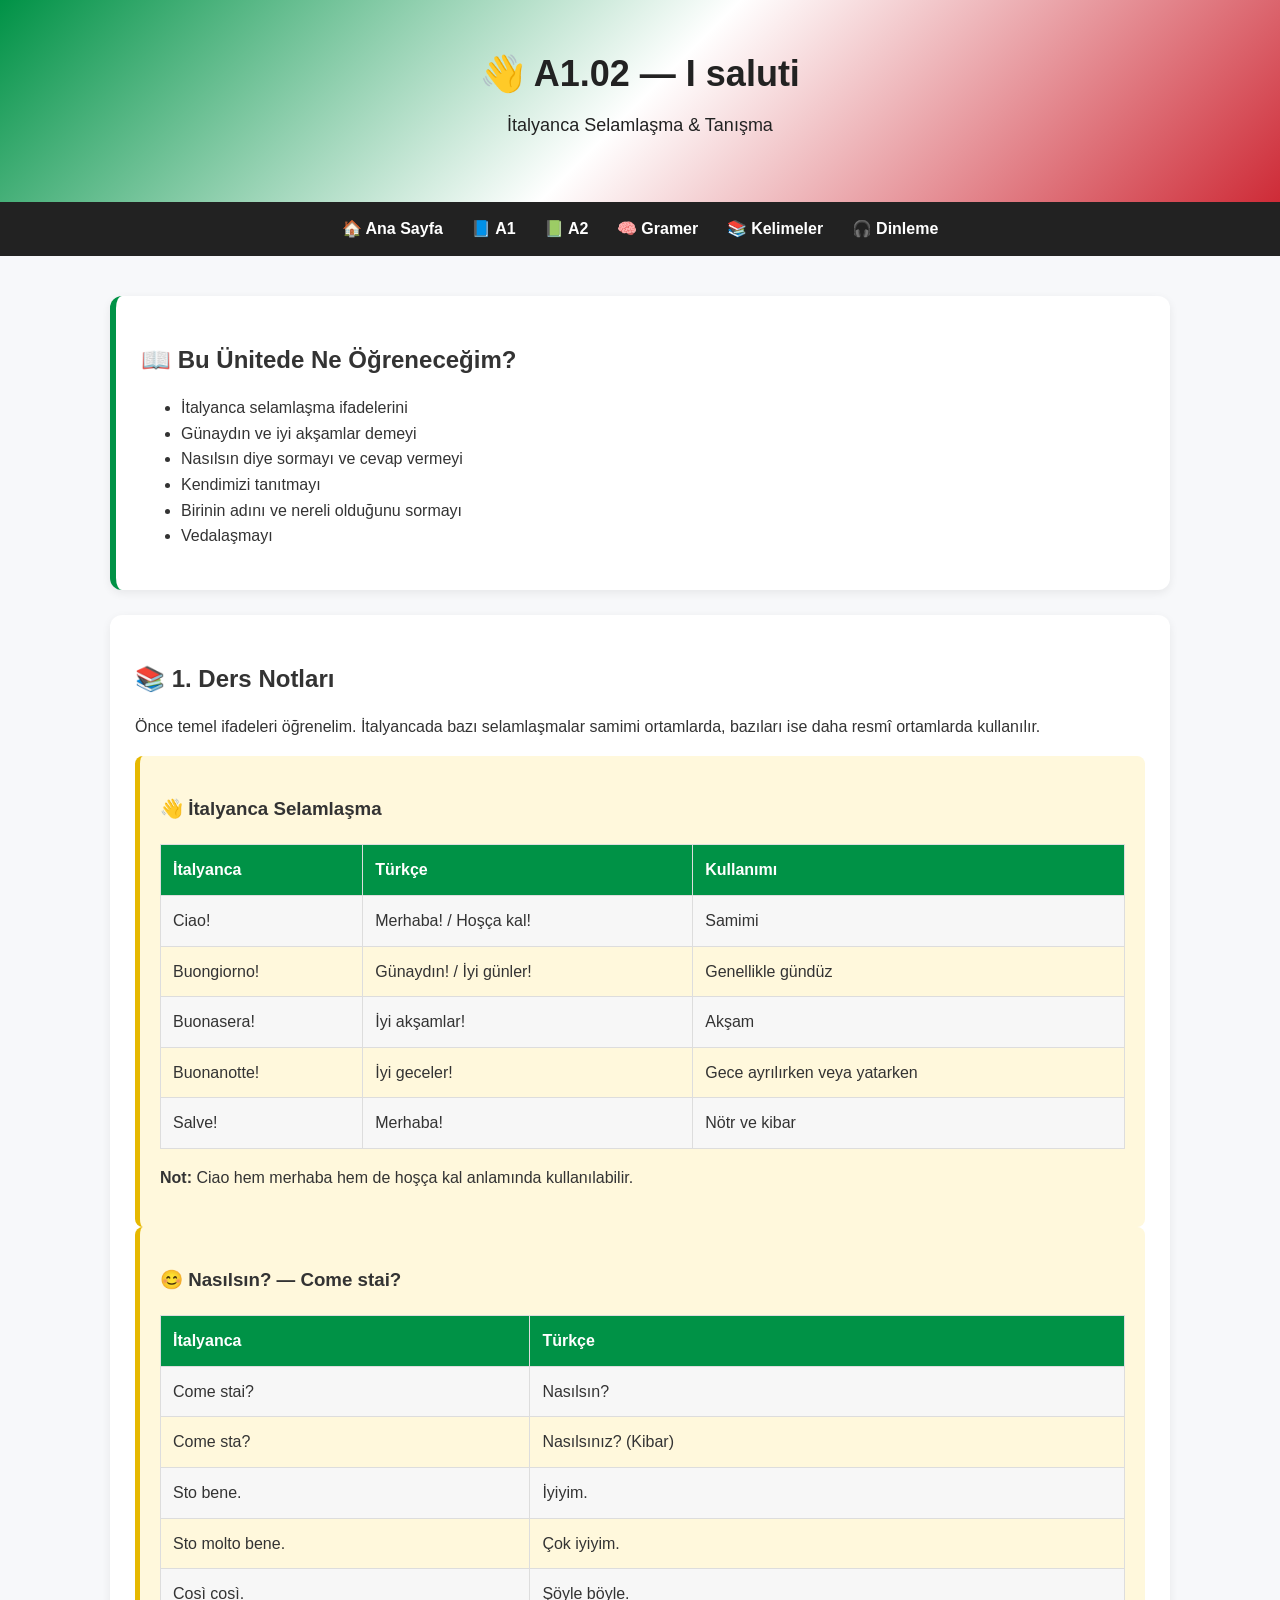
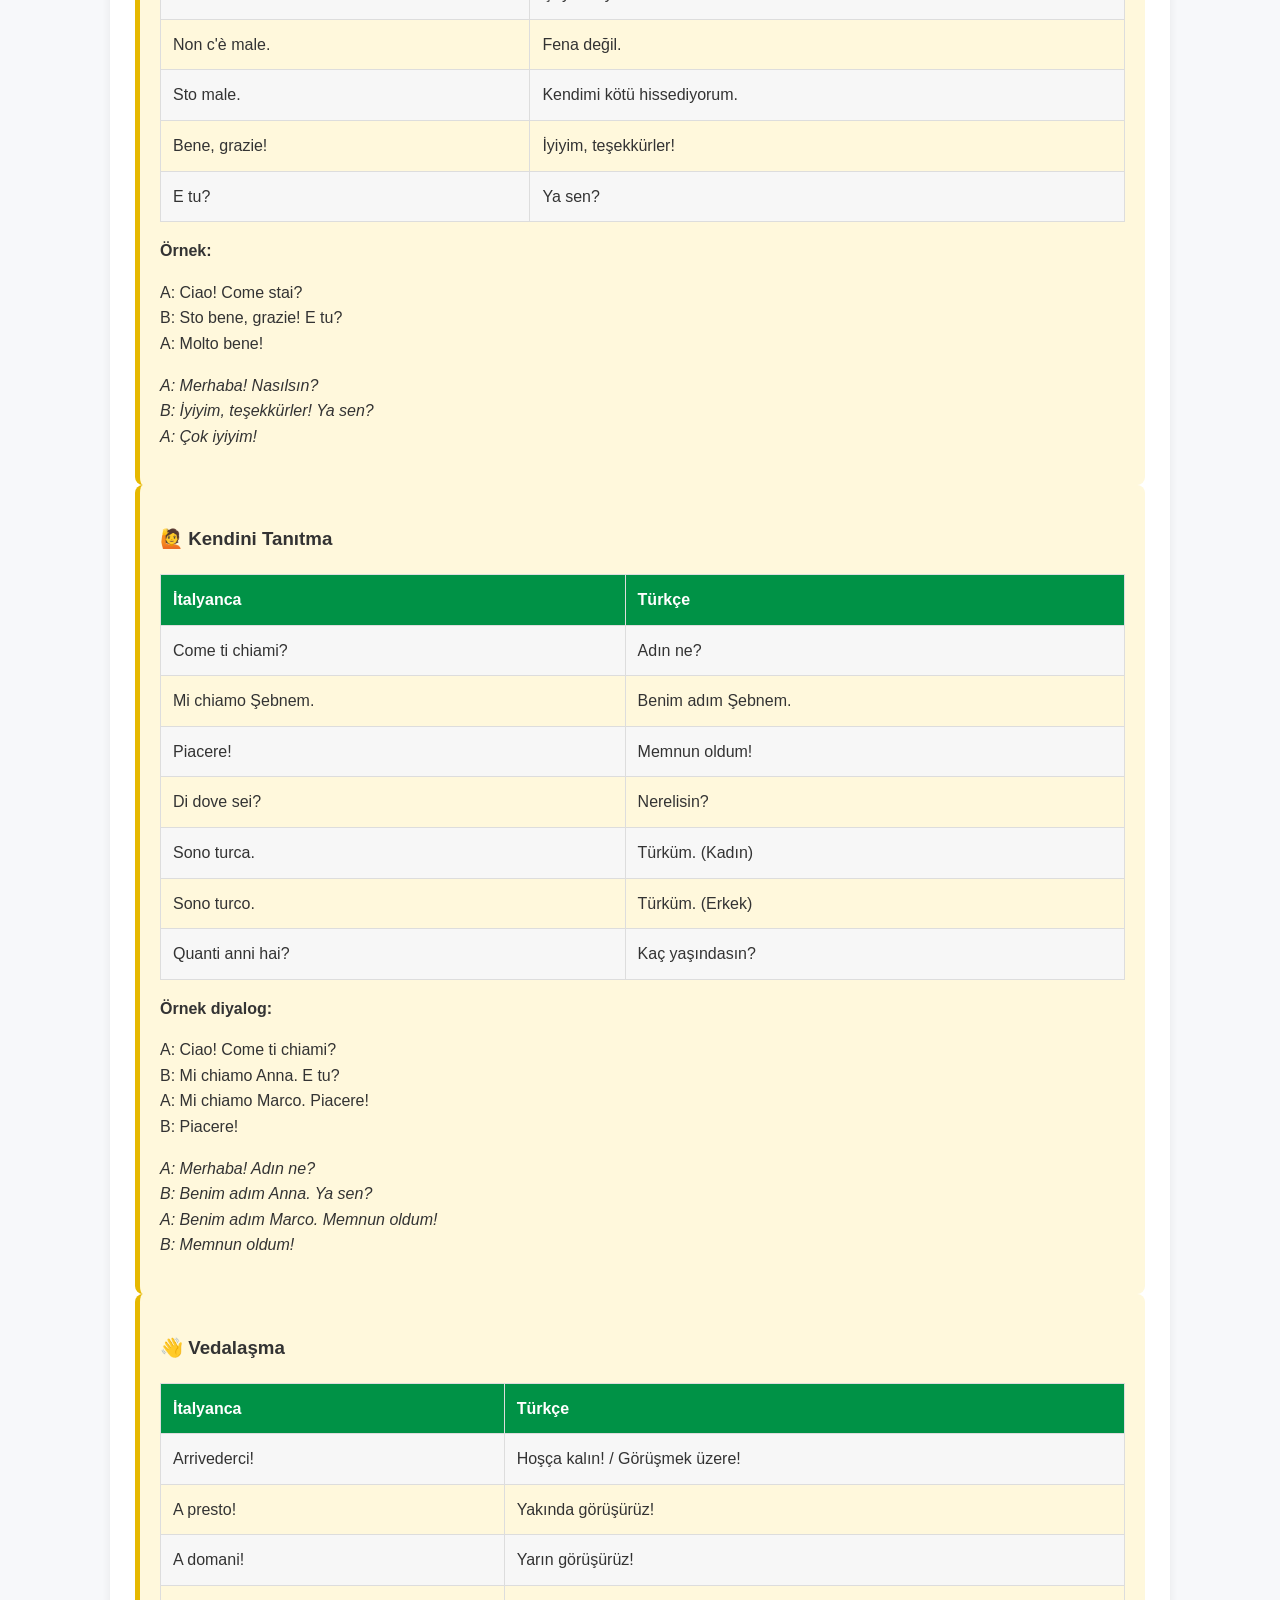
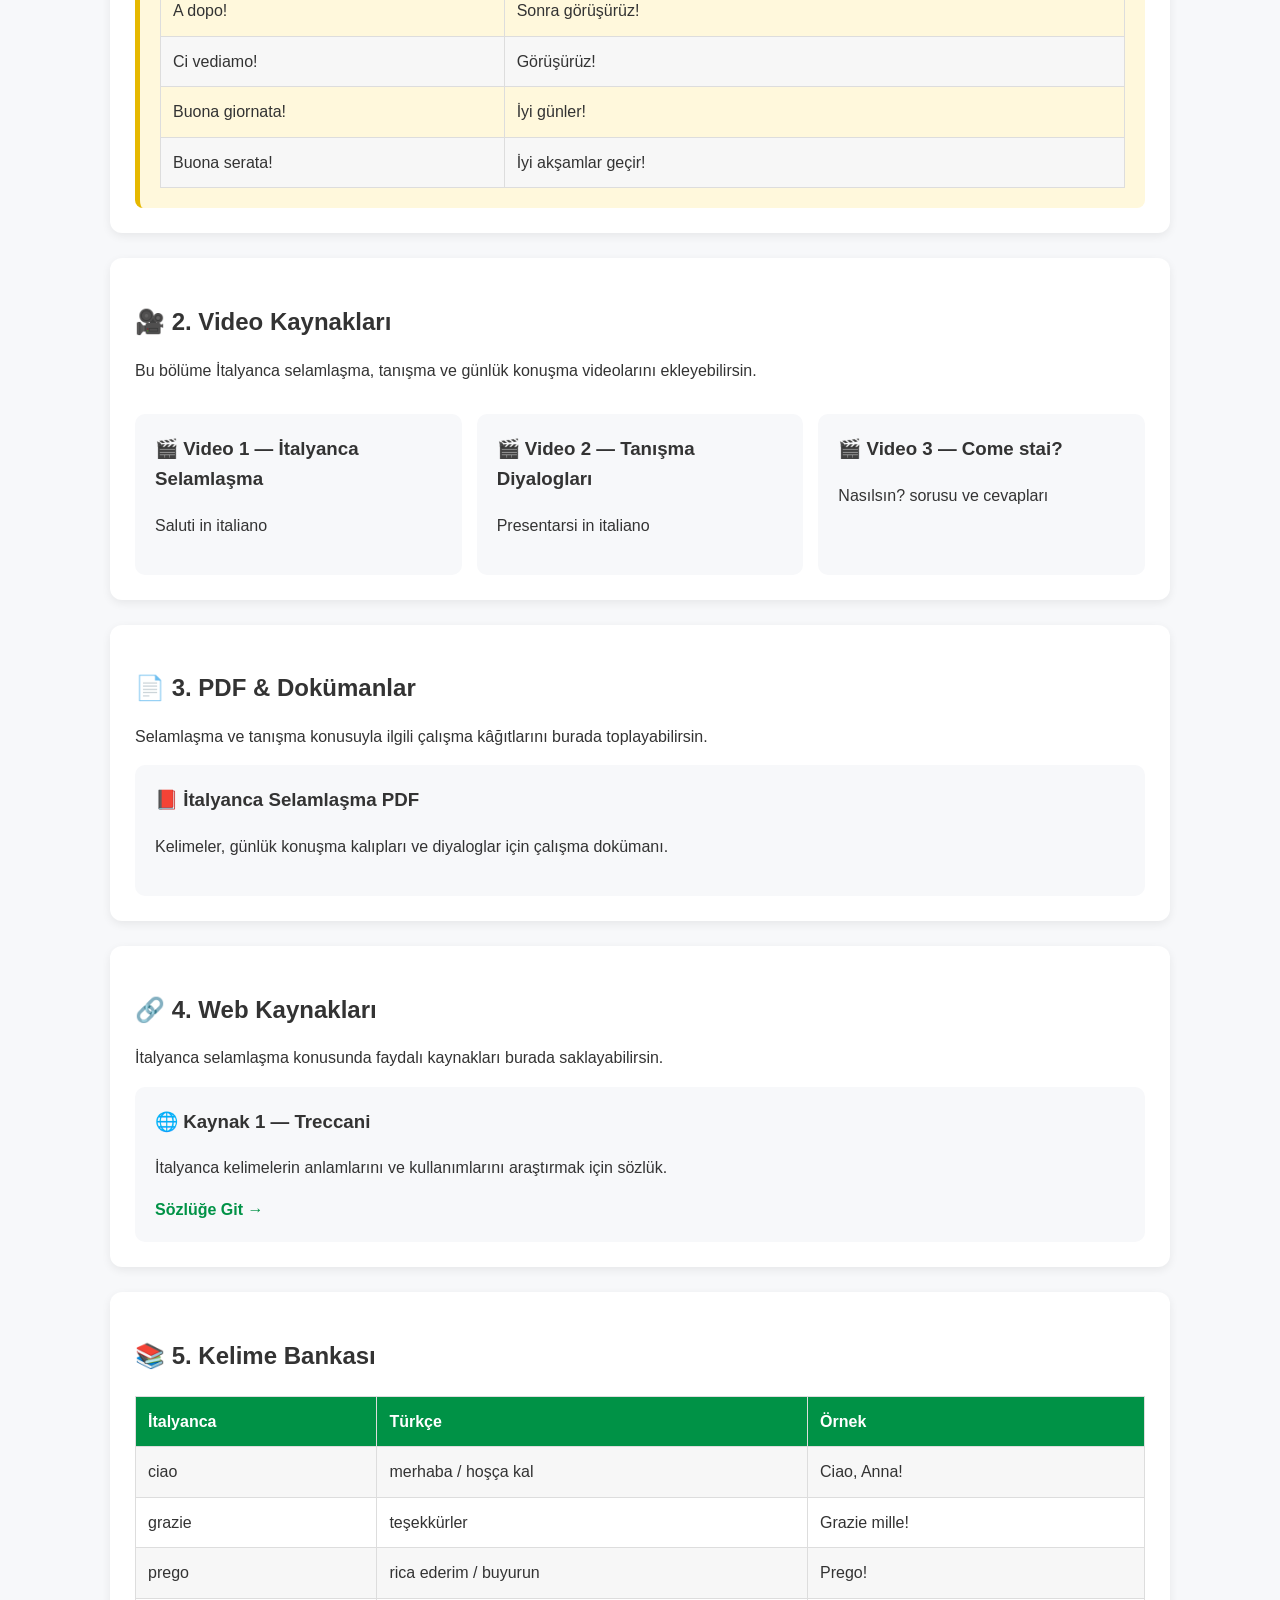
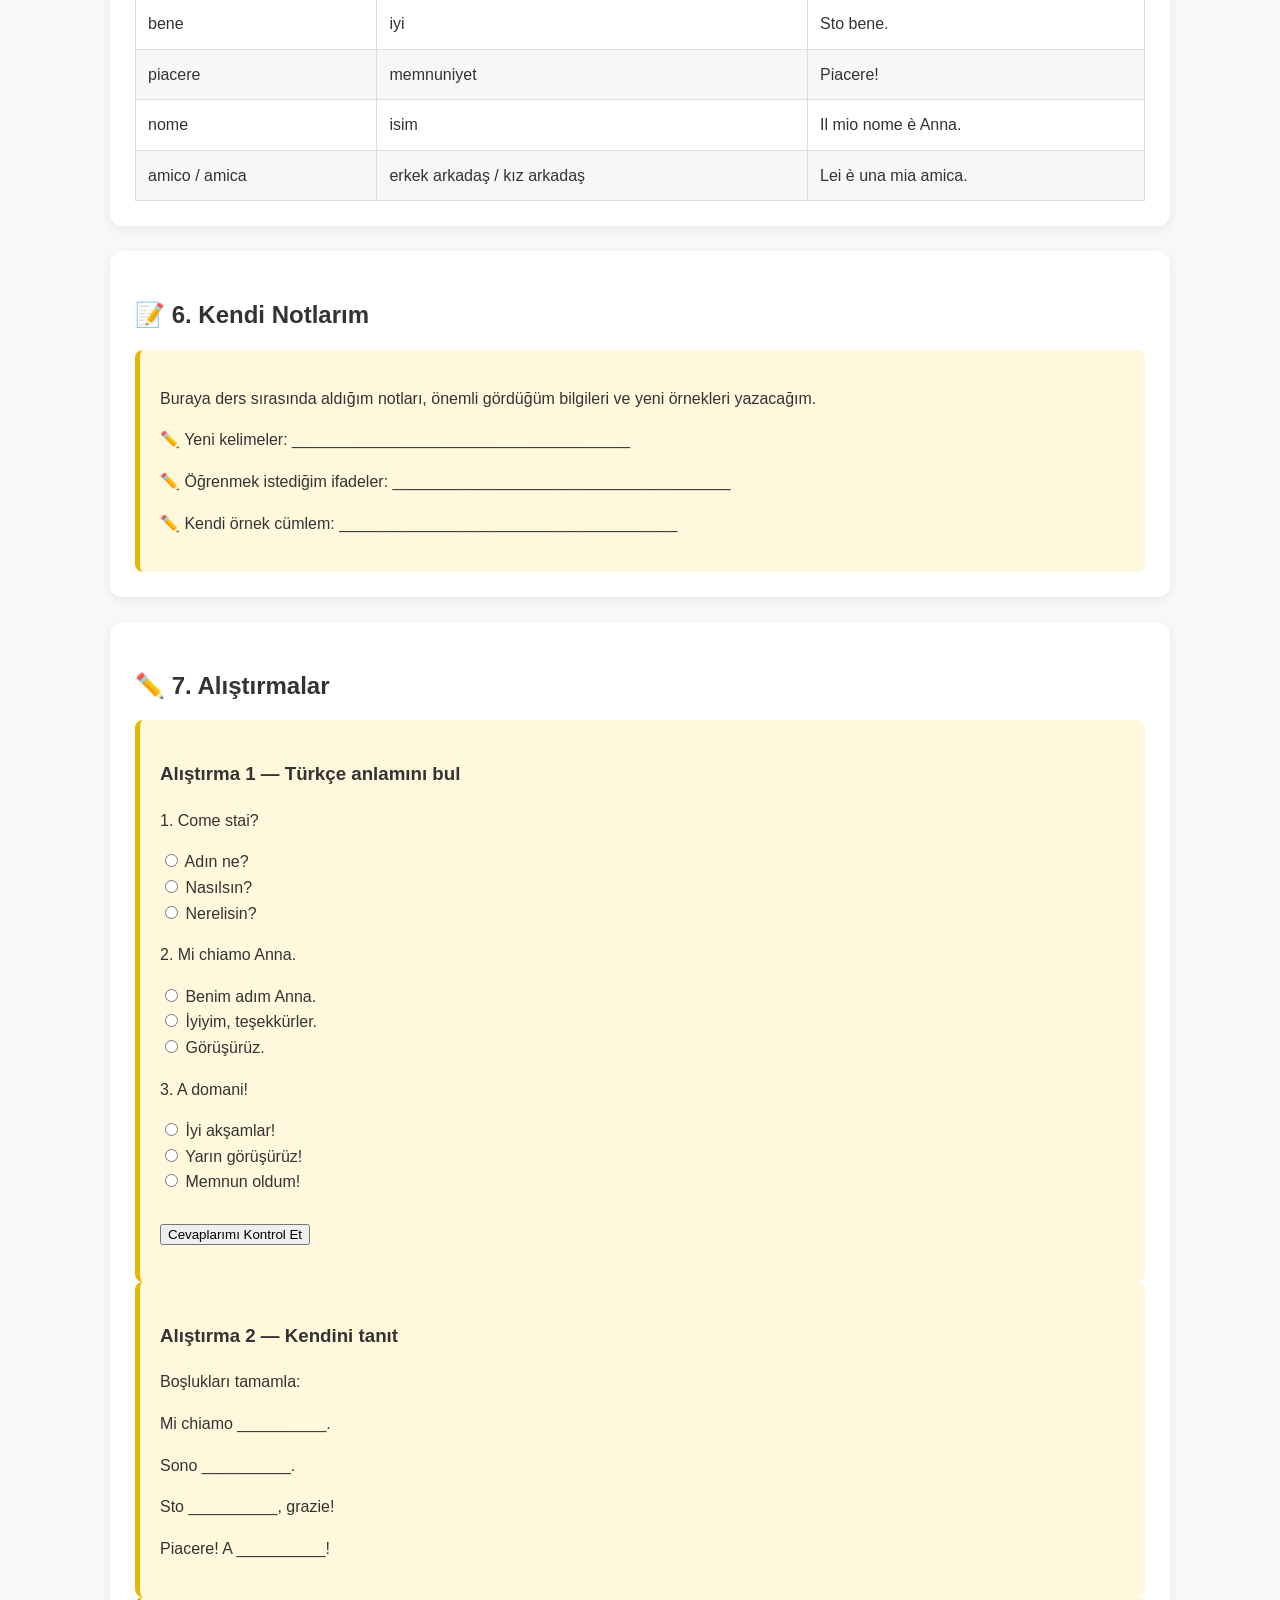
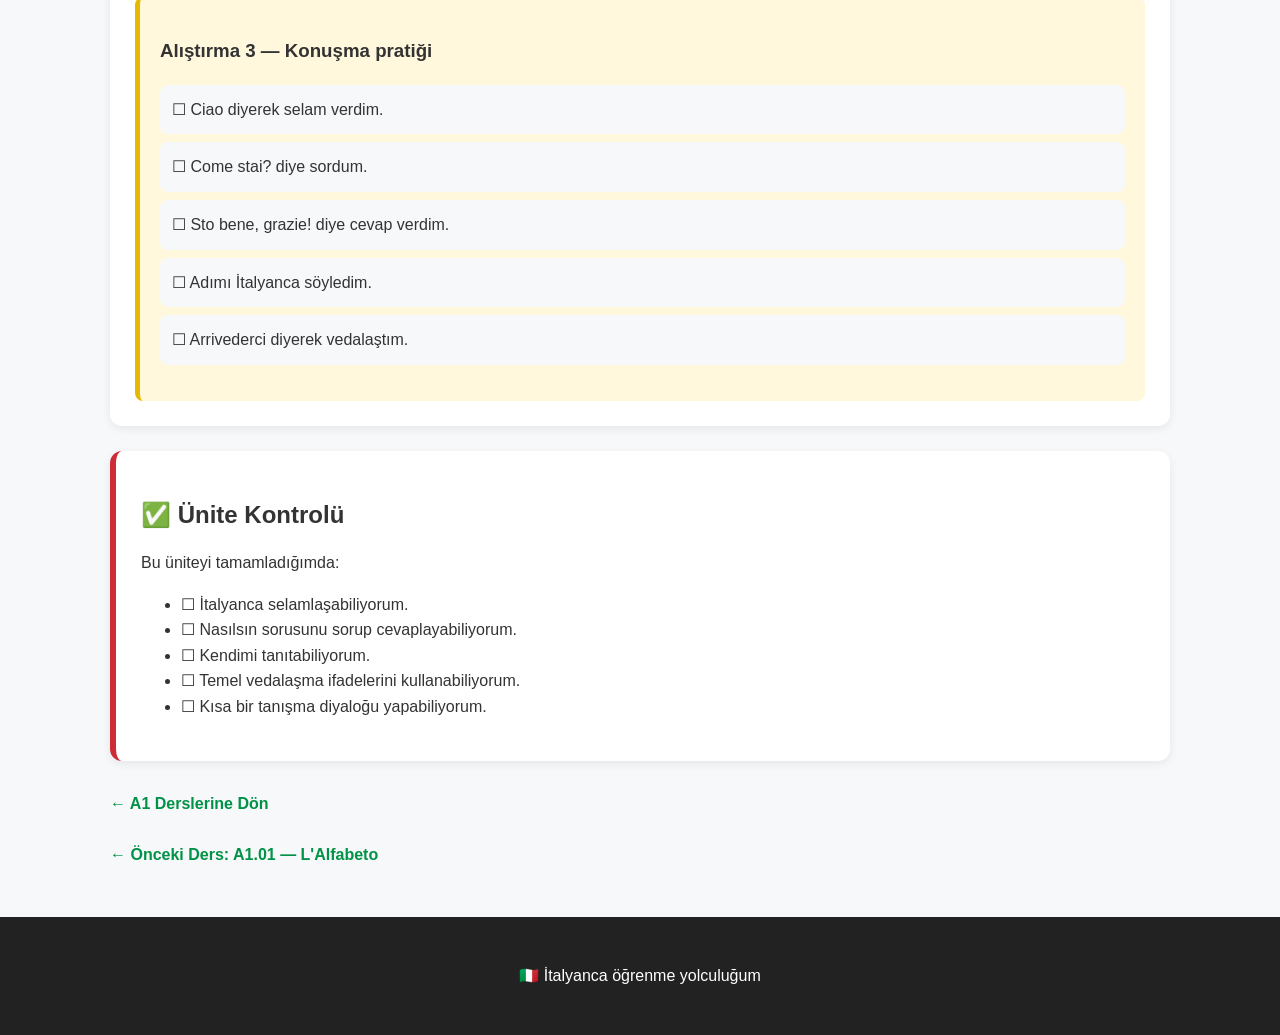
==== a1-02-selamlasma.html @ f336368c "Create a1-02-selamlasma.html a1-02-selamlasma.html" ====
<!DOCTYPE html>
<html lang="tr">
<head>
    <meta charset="UTF-8">
    <meta name="viewport" content="width=device-width, initial-scale=1.0">

    <title>A1.02 - Selamlaşma & Tanışma</title>

    <link rel="stylesheet" href="style.css">
</head>

<body>

<header>
    <h1>👋 A1.02 — I saluti</h1>
    <p>İtalyanca Selamlaşma & Tanışma</p>
</header>

<nav>
    <a href="index.html">🏠 Ana Sayfa</a>
    <a href="a1.html">📘 A1</a>
    <a href="#">📗 A2</a>
    <a href="#">🧠 Gramer</a>
    <a href="#">📚 Kelimeler</a>
    <a href="#">🎧 Dinleme</a>
</nav>

<main>

    <!-- ÜNİTE BAŞLANGICI -->

    <section class="unit-intro">

        <h2>📖 Bu Ünitede Ne Öğreneceğim?</h2>

        <ul>
            <li>İtalyanca selamlaşma ifadelerini</li>
            <li>Günaydın ve iyi akşamlar demeyi</li>
            <li>Nasılsın diye sormayı ve cevap vermeyi</li>
            <li>Kendimizi tanıtmayı</li>
            <li>Birinin adını ve nereli olduğunu sormayı</li>
            <li>Vedalaşmayı</li>
        </ul>

    </section>


    <!-- DERS NOTLARI -->

    <section class="resource-section">

        <h2>📚 1. Ders Notları</h2>

        <p>
            Önce temel ifadeleri öğrenelim. İtalyancada
            bazı selamlaşmalar samimi ortamlarda, bazıları
            ise daha resmî ortamlarda kullanılır.
        </p>

        <div class="note-box">

            <h3>👋 İtalyanca Selamlaşma</h3>

            <table>
                <tr>
                    <th>İtalyanca</th>
                    <th>Türkçe</th>
                    <th>Kullanımı</th>
                </tr>

                <tr>
                    <td>Ciao!</td>
                    <td>Merhaba! / Hoşça kal!</td>
                    <td>Samimi</td>
                </tr>

                <tr>
                    <td>Buongiorno!</td>
                    <td>Günaydın! / İyi günler!</td>
                    <td>Genellikle gündüz</td>
                </tr>

                <tr>
                    <td>Buonasera!</td>
                    <td>İyi akşamlar!</td>
                    <td>Akşam</td>
                </tr>

                <tr>
                    <td>Buonanotte!</td>
                    <td>İyi geceler!</td>
                    <td>Gece ayrılırken veya yatarken</td>
                </tr>

                <tr>
                    <td>Salve!</td>
                    <td>Merhaba!</td>
                    <td>Nötr ve kibar</td>
                </tr>
            </table>

            <p>
                <strong>Not:</strong> Ciao hem merhaba hem de
                hoşça kal anlamında kullanılabilir.
            </p>

        </div>


        <div class="note-box">

            <h3>😊 Nasılsın? — Come stai?</h3>

            <table>
                <tr>
                    <th>İtalyanca</th>
                    <th>Türkçe</th>
                </tr>

                <tr>
                    <td>Come stai?</td>
                    <td>Nasılsın?</td>
                </tr>

                <tr>
                    <td>Come sta?</td>
                    <td>Nasılsınız? (Kibar)</td>
                </tr>

                <tr>
                    <td>Sto bene.</td>
                    <td>İyiyim.</td>
                </tr>

                <tr>
                    <td>Sto molto bene.</td>
                    <td>Çok iyiyim.</td>
                </tr>

                <tr>
                    <td>Così così.</td>
                    <td>Şöyle böyle.</td>
                </tr>

                <tr>
                    <td>Non c'è male.</td>
                    <td>Fena değil.</td>
                </tr>

                <tr>
                    <td>Sto male.</td>
                    <td>Kendimi kötü hissediyorum.</td>
                </tr>

                <tr>
                    <td>Bene, grazie!</td>
                    <td>İyiyim, teşekkürler!</td>
                </tr>

                <tr>
                    <td>E tu?</td>
                    <td>Ya sen?</td>
                </tr>
            </table>

            <p><strong>Örnek:</strong></p>

            <p>
                A: Ciao! Come stai?
                <br>
                B: Sto bene, grazie! E tu?
                <br>
                A: Molto bene!
            </p>

            <p>
                <em>
                    A: Merhaba! Nasılsın?
                    <br>
                    B: İyiyim, teşekkürler! Ya sen?
                    <br>
                    A: Çok iyiyim!
                </em>
            </p>

        </div>


        <div class="note-box">

            <h3>🙋 Kendini Tanıtma</h3>

            <table>
                <tr>
                    <th>İtalyanca</th>
                    <th>Türkçe</th>
                </tr>

                <tr>
                    <td>Come ti chiami?</td>
                    <td>Adın ne?</td>
                </tr>

                <tr>
                    <td>Mi chiamo Şebnem.</td>
                    <td>Benim adım Şebnem.</td>
                </tr>

                <tr>
                    <td>Piacere!</td>
                    <td>Memnun oldum!</td>
                </tr>

                <tr>
                    <td>Di dove sei?</td>
                    <td>Nerelisin?</td>
                </tr>

                <tr>
                    <td>Sono turca.</td>
                    <td>Türküm. (Kadın)</td>
                </tr>

                <tr>
                    <td>Sono turco.</td>
                    <td>Türküm. (Erkek)</td>
                </tr>

                <tr>
                    <td>Quanti anni hai?</td>
                    <td>Kaç yaşındasın?</td>
                </tr>

            </table>

            <p><strong>Örnek diyalog:</strong></p>

            <p>
                A: Ciao! Come ti chiami?
                <br>
                B: Mi chiamo Anna. E tu?
                <br>
                A: Mi chiamo Marco. Piacere!
                <br>
                B: Piacere!
            </p>

            <p>
                <em>
                    A: Merhaba! Adın ne?
                    <br>
                    B: Benim adım Anna. Ya sen?
                    <br>
                    A: Benim adım Marco. Memnun oldum!
                    <br>
                    B: Memnun oldum!
                </em>
            </p>

        </div>


        <div class="note-box">

            <h3>👋 Vedalaşma</h3>

            <table>
                <tr>
                    <th>İtalyanca</th>
                    <th>Türkçe</th>
                </tr>

                <tr>
                    <td>Arrivederci!</td>
                    <td>Hoşça kalın! / Görüşmek üzere!</td>
                </tr>

                <tr>
                    <td>A presto!</td>
                    <td>Yakında görüşürüz!</td>
                </tr>

                <tr>
                    <td>A domani!</td>
                    <td>Yarın görüşürüz!</td>
                </tr>

                <tr>
                    <td>A dopo!</td>
                    <td>Sonra görüşürüz!</td>
                </tr>

                <tr>
                    <td>Ci vediamo!</td>
                    <td>Görüşürüz!</td>
                </tr>

                <tr>
                    <td>Buona giornata!</td>
                    <td>İyi günler!</td>
                </tr>

                <tr>
                    <td>Buona serata!</td>
                    <td>İyi akşamlar geçir!</td>
                </tr>
            </table>

        </div>

    </section>


    <!-- VİDEOLAR -->

    <section class="resource-section">

        <h2>🎥 2. Video Kaynakları</h2>

        <p>
            Bu bölüme İtalyanca selamlaşma, tanışma ve
            günlük konuşma videolarını ekleyebilirsin.
        </p>

        <div class="resource-list">

            <div class="resource">

                <h3>🎬 Video 1 — İtalyanca Selamlaşma</h3>

                <p>Saluti in italiano</p>

                <!-- YouTube video bağlantını buraya ekle -->

            </div>

            <div class="resource">

                <h3>🎬 Video 2 — Tanışma Diyalogları</h3>

                <p>Presentarsi in italiano</p>

                <!-- YouTube video bağlantını buraya ekle -->

            </div>

            <div class="resource">

                <h3>🎬 Video 3 — Come stai?</h3>

                <p>Nasılsın? sorusu ve cevapları</p>

                <!-- YouTube video bağlantını buraya ekle -->

            </div>

        </div>

    </section>


    <!-- PDF -->

    <section class="resource-section">

        <h2>📄 3. PDF & Dokümanlar</h2>

        <p>
            Selamlaşma ve tanışma konusuyla ilgili çalışma
            kâğıtlarını burada toplayabilirsin.
        </p>

        <div class="resource">

            <h3>📕 İtalyanca Selamlaşma PDF</h3>

            <p>
                Kelimeler, günlük konuşma kalıpları ve
                diyaloglar için çalışma dokümanı.
            </p>

            <!-- PDF dosyanı yüklediğinde aşağıdaki alanı aç:
            
            <iframe
                src="selamlasma.pdf"
                width="100%"
                height="600"
                style="border: none; border-radius: 10px;">
            </iframe>

            <p>
                <a href="selamlasma.pdf" target="_blank">
                    📄 PDF'yi yeni sekmede aç →
                </a>
            </p>

            -->

        </div>

    </section>


    <!-- WEB KAYNAKLARI -->

    <section class="resource-section">

        <h2>🔗 4. Web Kaynakları</h2>

        <p>
            İtalyanca selamlaşma konusunda faydalı
            kaynakları burada saklayabilirsin.
        </p>

        <div class="resource">

            <h3>🌐 Kaynak 1 — Treccani</h3>

            <p>
                İtalyanca kelimelerin anlamlarını ve
                kullanımlarını araştırmak için sözlük.
            </p>

            <a href="https://www.treccani.it/vocabolario/"
               target="_blank" rel="noopener noreferrer">
                Sözlüğe Git →
            </a>

        </div>

    </section>


    <!-- KELİMELER -->

    <section class="resource-section">

        <h2>📚 5. Kelime Bankası</h2>

        <table>
            <tr>
                <th>İtalyanca</th>
                <th>Türkçe</th>
                <th>Örnek</th>
            </tr>

            <tr>
                <td>ciao</td>
                <td>merhaba / hoşça kal</td>
                <td>Ciao, Anna!</td>
            </tr>

            <tr>
                <td>grazie</td>
                <td>teşekkürler</td>
                <td>Grazie mille!</td>
            </tr>

            <tr>
                <td>prego</td>
                <td>rica ederim / buyurun</td>
                <td>Prego!</td>
            </tr>

            <tr>
                <td>bene</td>
                <td>iyi</td>
                <td>Sto bene.</td>
            </tr>

            <tr>
                <td>piacere</td>
                <td>memnuniyet</td>
                <td>Piacere!</td>
            </tr>

            <tr>
                <td>nome</td>
                <td>isim</td>
                <td>Il mio nome è Anna.</td>
            </tr>

            <tr>
                <td>amico / amica</td>
                <td>erkek arkadaş / kız arkadaş</td>
                <td>Lei è una mia amica.</td>
            </tr>

        </table>

    </section>


    <!-- KENDİ NOTLARIM -->

    <section class="resource-section">

        <h2>📝 6. Kendi Notlarım</h2>

        <div class="note-box">

            <p>
                Buraya ders sırasında aldığım notları,
                önemli gördüğüm bilgileri ve yeni örnekleri yazacağım.
            </p>

            <p>
                ✏️ Yeni kelimeler:
                ______________________________________
            </p>

            <p>
                ✏️ Öğrenmek istediğim ifadeler:
                ______________________________________
            </p>

            <p>
                ✏️ Kendi örnek cümlem:
                ______________________________________
            </p>

        </div>

    </section>


    <!-- ALIŞTIRMALAR -->

    <section class="resource-section">

        <h2>✏️ 7. Alıştırmalar</h2>

        <div class="note-box">

            <h3>Alıştırma 1 — Türkçe anlamını bul</h3>

            <p>1. Come stai?</p>

            <label>
                <input type="radio" name="q1" value="a">
                Adın ne?
            </label>
            <br>

            <label>
                <input type="radio" name="q1" value="b">
                Nasılsın?
            </label>
            <br>

            <label>
                <input type="radio" name="q1" value="c">
                Nerelisin?
            </label>

            <p>2. Mi chiamo Anna.</p>

            <label>
                <input type="radio" name="q2" value="a">
                Benim adım Anna.
            </label>
            <br>

            <label>
                <input type="radio" name="q2" value="b">
                İyiyim, teşekkürler.
            </label>
            <br>

            <label>
                <input type="radio" name="q2" value="c">
                Görüşürüz.
            </label>

            <p>3. A domani!</p>

            <label>
                <input type="radio" name="q3" value="a">
                İyi akşamlar!
            </label>
            <br>

            <label>
                <input type="radio" name="q3" value="b">
                Yarın görüşürüz!
            </label>
            <br>

            <label>
                <input type="radio" name="q3" value="c">
                Memnun oldum!
            </label>

            <br><br>

            <button type="button" onclick="checkAnswers()">
                Cevaplarımı Kontrol Et
            </button>

            <p id="result"></p>

        </div>


        <div class="note-box">

            <h3>Alıştırma 2 — Kendini tanıt</h3>

            <p>Boşlukları tamamla:</p>

            <p>Mi chiamo __________.</p>

            <p>Sono __________.</p>

            <p>Sto __________, grazie!</p>

            <p>Piacere! A __________!</p>

        </div>


        <div class="note-box">

            <h3>Alıştırma 3 — Konuşma pratiği</h3>

            <ul class="checklist">
                <li>☐ Ciao diyerek selam verdim.</li>
                <li>☐ Come stai? diye sordum.</li>
                <li>☐ Sto bene, grazie! diye cevap verdim.</li>
                <li>☐ Adımı İtalyanca söyledim.</li>
                <li>☐ Arrivederci diyerek vedalaştım.</li>
            </ul>

        </div>

    </section>


    <!-- ÜNİTE TAMAMLAMA -->

    <section class="complete">

        <h2>✅ Ünite Kontrolü</h2>

        <p>Bu üniteyi tamamladığımda:</p>

        <ul>
            <li>☐ İtalyanca selamlaşabiliyorum.</li>
            <li>☐ Nasılsın sorusunu sorup cevaplayabiliyorum.</li>
            <li>☐ Kendimi tanıtabiliyorum.</li>
            <li>☐ Temel vedalaşma ifadelerini kullanabiliyorum.</li>
            <li>☐ Kısa bir tanışma diyaloğu yapabiliyorum.</li>
        </ul>

    </section>


    <div class="back">

        <a href="a1.html">
            ← A1 Derslerine Dön
        </a>

        <br><br>

        <a href="a1-01-alfabe.html">
            ← Önceki Ders: A1.01 — L'Alfabeto
        </a>

    </div>

</main>


<footer>
    <p>🇮🇹 İtalyanca öğrenme yolculuğum</p>
</footer>


<script>
    function checkAnswers() {

        let score = 0;

        const answers = {
            q1: "b",
            q2: "a",
            q3: "b"
        };

        for (const question in answers) {

            const selected = document.querySelector(
                'input[name="' + question + '"]:checked'
            );

            if (selected && selected.value === answers[question]) {
                score++;
            }
        }

        document.getElementById("result").textContent =
            "3 sorudan " + score + " tanesini doğru yaptın! " +
            (score === 3
                ? "Bravissima! 🎉"
                : "Tekrar deneyebilirsin. 😊");
    }
</script>

</body>
</html>
---- style.css ----
/* =========================
   GENEL AYARLAR
========================= */

* {
    box-sizing: border-box;
}

body {
    margin: 0;
    font-family: Arial, sans-serif;
    background-color: #f7f8fa;
    color: #333;
    line-height: 1.6;
}


/* =========================
   ÜST BAŞLIK
========================= */

header {
    background: linear-gradient(135deg, #009246, #ffffff, #ce2b37);
    padding: 45px 20px;
    text-align: center;
    color: #222;
}

header h1 {
    margin: 0;
    font-size: 36px;
}

header p {
    margin-top: 8px;
    font-size: 18px;
}


/* =========================
   MENÜ
========================= */

nav {
    background-color: #222;
    padding: 14px;
    text-align: center;
    position: sticky;
    top: 0;
    z-index: 100;
}

nav a {
    color: white;
    text-decoration: none;
    margin: 0 12px;
    font-weight: bold;
}

nav a:hover {
    color: #8fd3a9;
}


/* =========================
   ANA ALAN
========================= */

main {
    max-width: 1100px;
    margin: 40px auto;
    padding: 0 20px;
}

main h2 {
    color: #333;
    margin-bottom: 15px;
}


/* =========================
   ANA SAYFA KARTLARI
========================= */

.cards {
    display: grid;
    grid-template-columns: repeat(auto-fit, minmax(220px, 1fr));
    gap: 20px;
    margin-top: 30px;
}

.card {
    background: white;
    padding: 25px;
    border-radius: 12px;
    box-shadow: 0 3px 12px rgba(0,0,0,0.08);
    transition: 0.2s;
}

.card:hover {
    transform: translateY(-5px);
}

.card h3 {
    margin-top: 0;
}

.card a {
    color: #009246;
    font-weight: bold;
    text-decoration: none;
}


/* =========================
   A1 DERS LİSTESİ
========================= */

.lessons {
    display: flex;
    flex-direction: column;
    gap: 15px;
    margin-top: 30px;
}

.lesson {
    display: flex;
    align-items: center;
    gap: 20px;
    background: white;
    padding: 20px;
    border-radius: 12px;
    box-shadow: 0 3px 10px rgba(0,0,0,0.07);
}

.lesson > span {
    min-width: 55px;
    height: 55px;
    display: flex;
    align-items: center;
    justify-content: center;
    background-color: #009246;
    color: white;
    border-radius: 50%;
    font-weight: bold;
    font-size: 18px;
}

.lesson h3 {
    margin: 0 0 5px 0;
}

.lesson p {
    margin: 0 0 8px 0;
}

.lesson a {
    color: #009246;
    text-decoration: none;
    font-weight: bold;
}


/* =========================
   ÜNİTE SAYFALARI
========================= */

.unit-intro,
.resource-section,
.complete {
    background-color: white;
    padding: 25px;
    margin-bottom: 25px;
    border-radius: 12px;
    box-shadow: 0 3px 10px rgba(0,0,0,0.07);
}

.unit-intro {
    border-left: 6px solid #009246;
}


/* =========================
   KAYNAK KUTULARI
========================= */

.resource-list {
    display: grid;
    grid-template-columns: repeat(auto-fit, minmax(250px, 1fr));
    gap: 15px;
}

.resource {
    background-color: #f7f8fa;
    padding: 20px;
    border-radius: 10px;
    margin-top: 15px;
}

.resource h3 {
    margin-top: 0;
}

.resource a {
    color: #009246;
    font-weight: bold;
    text-decoration: none;
}


/* =========================
   NOT KUTUSU
========================= */

.note-box {
    background-color: #fff8dc;
    padding: 20px;
    border-left: 5px solid #e6b800;
    border-radius: 8px;
}


/* =========================
   KELİME TABLOSU
========================= */

table {
    width: 100%;
    border-collapse: collapse;
    margin-top: 20px;
}

th,
td {
    padding: 12px;
    border: 1px solid #ddd;
    text-align: left;
}

th {
    background-color: #009246;
    color: white;
}

tr:nth-child(even) {
    background-color: #f7f7f7;
}


/* =========================
   CHECKLIST
========================= */

.checklist {
    list-style: none;
    padding: 0;
}

.checklist li {
    background-color: #f7f8fa;
    padding: 12px;
    margin-bottom: 8px;
    border-radius: 8px;
}


/* =========================
   ÜNİTE TAMAMLAMA
========================= */

.complete {
    border-left: 6px solid #ce2b37;
}


/* =========================
   GERİ DÖN
========================= */

.back {
    margin: 30px 0;
}

.back a {
    color: #009246;
    text-decoration: none;
    font-weight: bold;
}


/* =========================
   FOOTER
========================= */

footer {
    text-align: center;
    padding: 30px;
    margin-top: 50px;
    background-color: #222;
    color: white;
}


/* =========================
   TELEFON / TABLET
========================= */

@media (max-width: 700px) {

    header h1 {
        font-size: 28px;
    }

    nav a {
        display: inline-block;
        margin: 5px;
    }

    .lesson {
        align-items: flex-start;
    }

    table {
        font-size: 14px;
    }

}
.video-container {
    position: relative;
    width: 100%;
    max-width: 800px;
    margin: 20px auto;
    aspect-ratio: 16 / 9;
}

.video-container iframe {
    width: 100%;
    height: 100%;
    border: none;
    border-radius: 12px;
}
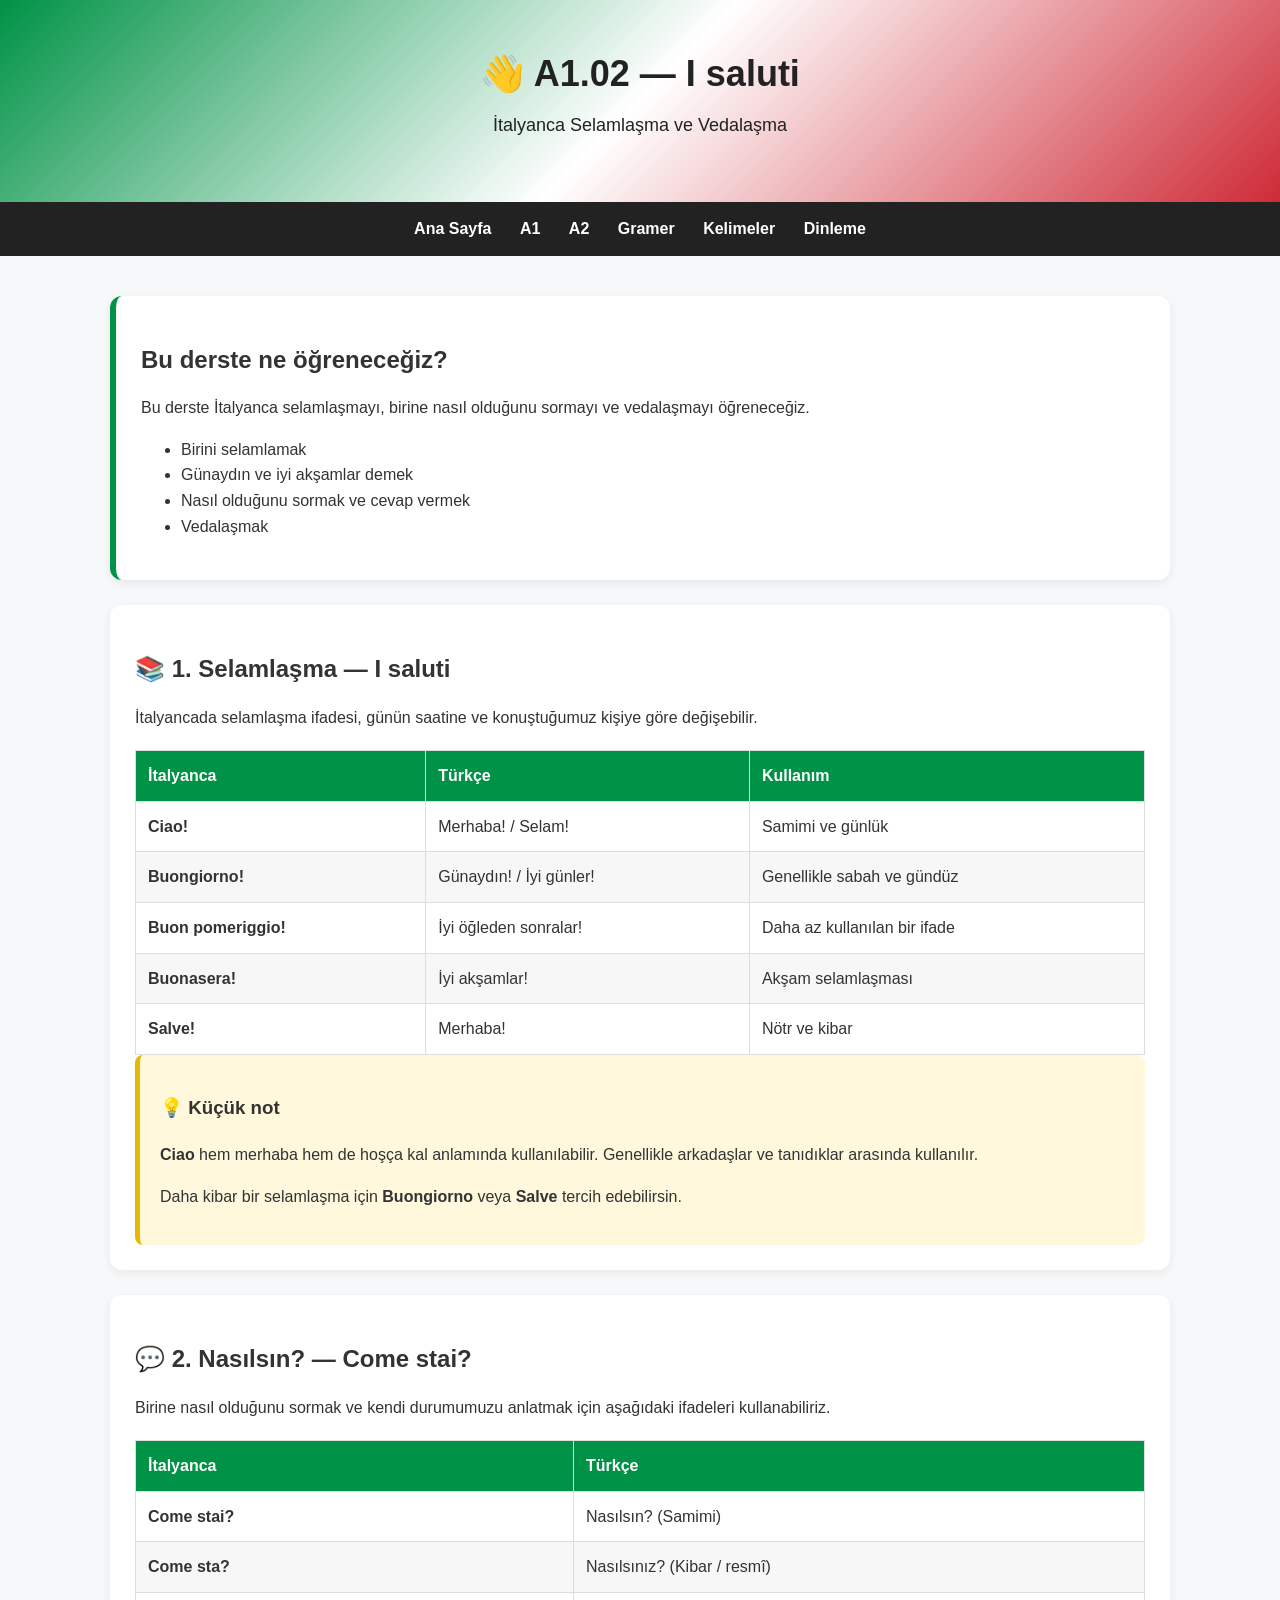
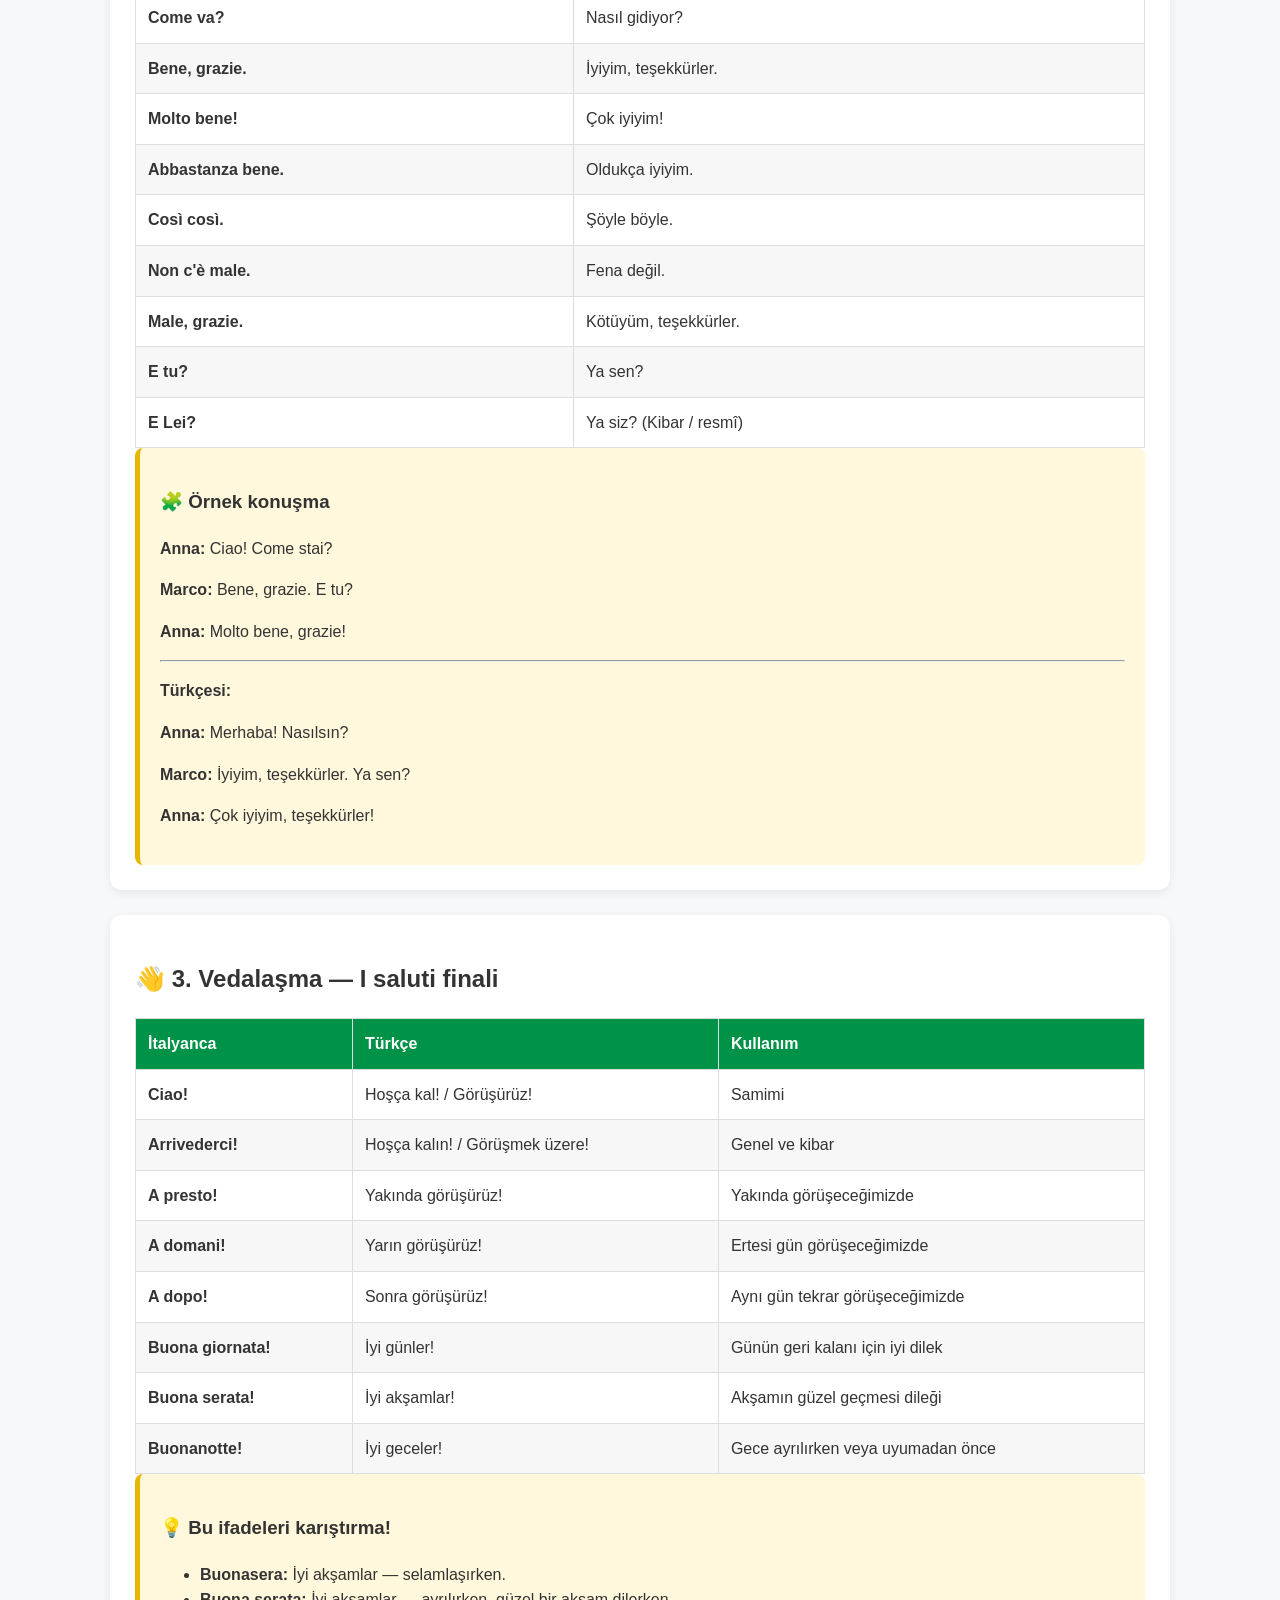
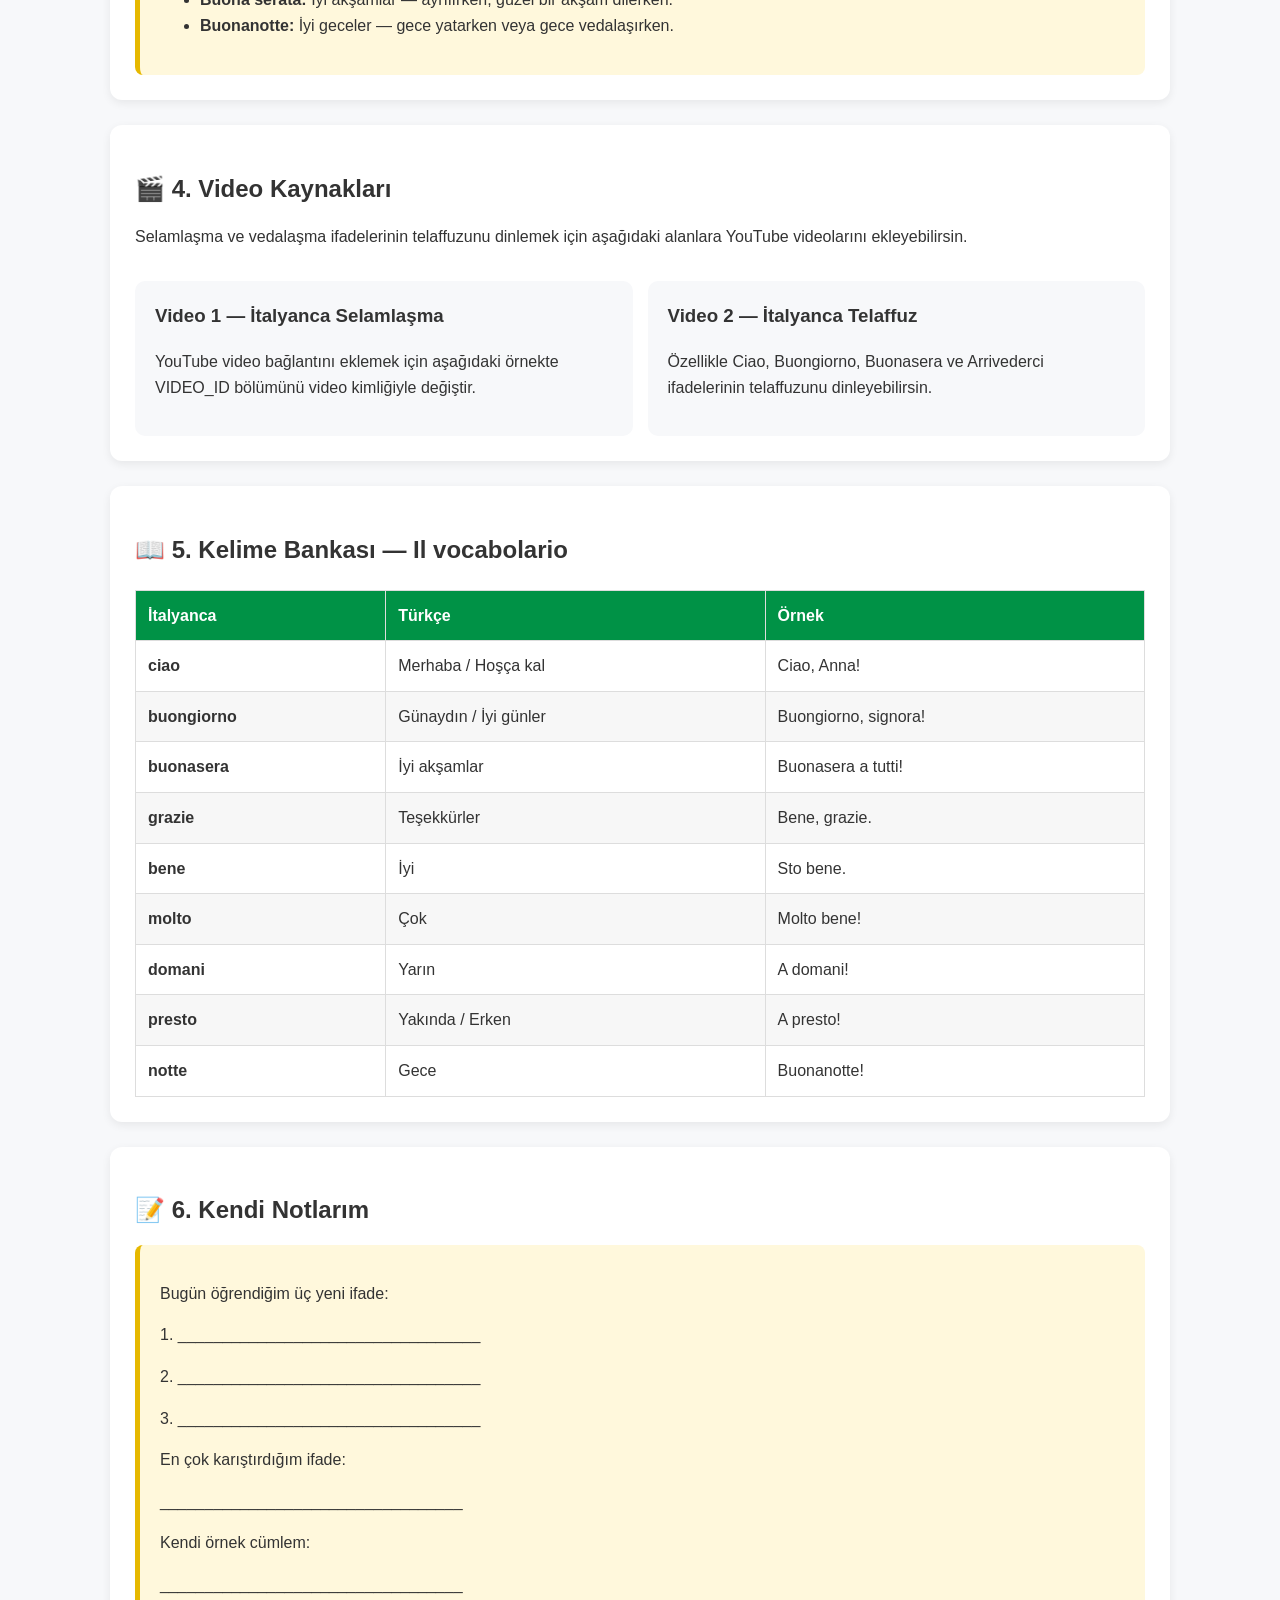
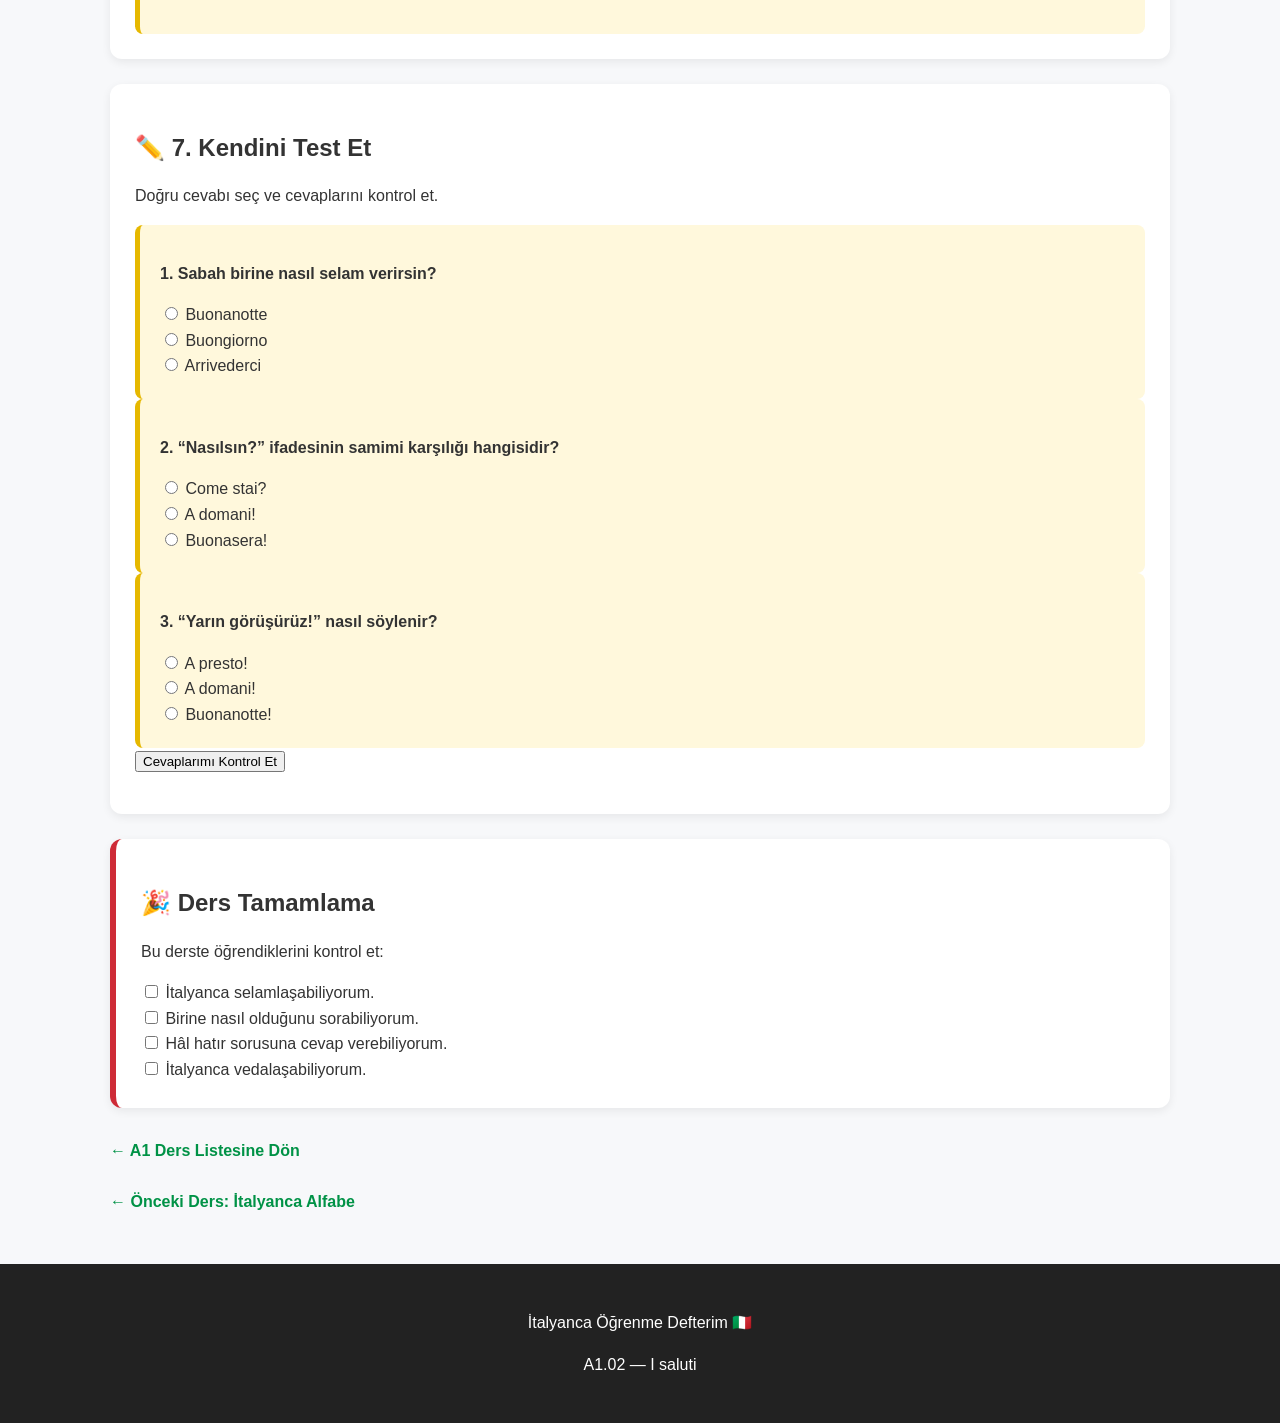
==== commit 45351b6a: "Update a1-02-selamlasma.html a1-02-selamlasma.html-2" ====
--- a/a1-02-selamlasma.html
+++ b/a1-02-selamlasma.html
@@ -4,9 +4,7 @@
 <head>
     <meta charset="UTF-8">
     <meta name="viewport" content="width=device-width, initial-scale=1.0">
-
-    <title>A1.02 - Selamlaşma & Tanışma</title>
-
+    <title>A1.02 - Selamlaşma ve Vedalaşma | İtalyanca</title>
     <link rel="stylesheet" href="style.css">
 </head>
 
@@ -14,698 +12,520 @@
 
 <header>
     <h1>👋 A1.02 — I saluti</h1>
-    <p>İtalyanca Selamlaşma & Tanışma</p>
+    <p>İtalyanca Selamlaşma ve Vedalaşma</p>
 </header>
 
 <nav>
-    <a href="index.html">🏠 Ana Sayfa</a>
-    <a href="a1.html">📘 A1</a>
-    <a href="#">📗 A2</a>
-    <a href="#">🧠 Gramer</a>
-    <a href="#">📚 Kelimeler</a>
-    <a href="#">🎧 Dinleme</a>
+    <a href="index.html">Ana Sayfa</a>
+    <a href="a1.html">A1</a>
+    <a href="a2.html">A2</a>
+    <a href="gramer.html">Gramer</a>
+    <a href="kelimeler.html">Kelimeler</a>
+    <a href="dinleme.html">Dinleme</a>
 </nav>
 
 <main>
 
-    <!-- ÜNİTE BAŞLANGICI -->
-
+    <!-- DERS TANITIMI -->
     <section class="unit-intro">
-
-        <h2>📖 Bu Ünitede Ne Öğreneceğim?</h2>
+        <h2>Bu derste ne öğreneceğiz?</h2>
+        <p>
+            Bu derste İtalyanca selamlaşmayı, birine nasıl olduğunu
+            sormayı ve vedalaşmayı öğreneceğiz.
+        </p>
 
         <ul>
-            <li>İtalyanca selamlaşma ifadelerini</li>
-            <li>Günaydın ve iyi akşamlar demeyi</li>
-            <li>Nasılsın diye sormayı ve cevap vermeyi</li>
-            <li>Kendimizi tanıtmayı</li>
-            <li>Birinin adını ve nereli olduğunu sormayı</li>
-            <li>Vedalaşmayı</li>
+            <li>Birini selamlamak</li>
+            <li>Günaydın ve iyi akşamlar demek</li>
+            <li>Nasıl olduğunu sormak ve cevap vermek</li>
+            <li>Vedalaşmak</li>
         </ul>
-
-    </section>
-
-
-    <!-- DERS NOTLARI -->
-
-    <section class="resource-section">
-
-        <h2>📚 1. Ders Notları</h2>
+    </section>
+
+    <!-- 1. SELAMLAŞMA -->
+    <section class="resource-section">
+        <h2>📚 1. Selamlaşma — I saluti</h2>
 
         <p>
-            Önce temel ifadeleri öğrenelim. İtalyancada
-            bazı selamlaşmalar samimi ortamlarda, bazıları
-            ise daha resmî ortamlarda kullanılır.
+            İtalyancada selamlaşma ifadesi, günün saatine ve
+            konuştuğumuz kişiye göre değişebilir.
         </p>
 
-        <div class="note-box">
-
-            <h3>👋 İtalyanca Selamlaşma</h3>
-
-            <table>
+        <table>
+            <thead>
                 <tr>
                     <th>İtalyanca</th>
                     <th>Türkçe</th>
-                    <th>Kullanımı</th>
-                </tr>
-
-                <tr>
-                    <td>Ciao!</td>
-                    <td>Merhaba! / Hoşça kal!</td>
-                    <td>Samimi</td>
-                </tr>
-
-                <tr>
-                    <td>Buongiorno!</td>
+                    <th>Kullanım</th>
+                </tr>
+            </thead>
+            <tbody>
+                <tr>
+                    <td><strong>Ciao!</strong></td>
+                    <td>Merhaba! / Selam!</td>
+                    <td>Samimi ve günlük</td>
+                </tr>
+                <tr>
+                    <td><strong>Buongiorno!</strong></td>
                     <td>Günaydın! / İyi günler!</td>
-                    <td>Genellikle gündüz</td>
-                </tr>
-
-                <tr>
-                    <td>Buonasera!</td>
+                    <td>Genellikle sabah ve gündüz</td>
+                </tr>
+                <tr>
+                    <td><strong>Buon pomeriggio!</strong></td>
+                    <td>İyi öğleden sonralar!</td>
+                    <td>Daha az kullanılan bir ifade</td>
+                </tr>
+                <tr>
+                    <td><strong>Buonasera!</strong></td>
                     <td>İyi akşamlar!</td>
-                    <td>Akşam</td>
-                </tr>
-
-                <tr>
-                    <td>Buonanotte!</td>
-                    <td>İyi geceler!</td>
-                    <td>Gece ayrılırken veya yatarken</td>
-                </tr>
-
-                <tr>
-                    <td>Salve!</td>
+                    <td>Akşam selamlaşması</td>
+                </tr>
+                <tr>
+                    <td><strong>Salve!</strong></td>
                     <td>Merhaba!</td>
                     <td>Nötr ve kibar</td>
                 </tr>
-            </table>
-
+            </tbody>
+        </table>
+
+        <div class="note-box">
+            <h3>💡 Küçük not</h3>
             <p>
-                <strong>Not:</strong> Ciao hem merhaba hem de
-                hoşça kal anlamında kullanılabilir.
+                <strong>Ciao</strong> hem merhaba hem de hoşça kal
+                anlamında kullanılabilir. Genellikle arkadaşlar ve
+                tanıdıklar arasında kullanılır.
             </p>
-
-        </div>
-
-
-        <div class="note-box">
-
-            <h3>😊 Nasılsın? — Come stai?</h3>
-
-            <table>
+            <p>
+                Daha kibar bir selamlaşma için
+                <strong>Buongiorno</strong> veya <strong>Salve</strong>
+                tercih edebilirsin.
+            </p>
+        </div>
+    </section>
+
+    <!-- 2. HAL HATIR SORMA -->
+    <section class="resource-section">
+        <h2>💬 2. Nasılsın? — Come stai?</h2>
+
+        <p>
+            Birine nasıl olduğunu sormak ve kendi durumumuzu
+            anlatmak için aşağıdaki ifadeleri kullanabiliriz.
+        </p>
+
+        <table>
+            <thead>
                 <tr>
                     <th>İtalyanca</th>
                     <th>Türkçe</th>
                 </tr>
-
-                <tr>
-                    <td>Come stai?</td>
-                    <td>Nasılsın?</td>
-                </tr>
-
-                <tr>
-                    <td>Come sta?</td>
-                    <td>Nasılsınız? (Kibar)</td>
-                </tr>
-
-                <tr>
-                    <td>Sto bene.</td>
-                    <td>İyiyim.</td>
-                </tr>
-
-                <tr>
-                    <td>Sto molto bene.</td>
-                    <td>Çok iyiyim.</td>
-                </tr>
-
-                <tr>
-                    <td>Così così.</td>
+            </thead>
+            <tbody>
+                <tr>
+                    <td><strong>Come stai?</strong></td>
+                    <td>Nasılsın? (Samimi)</td>
+                </tr>
+                <tr>
+                    <td><strong>Come sta?</strong></td>
+                    <td>Nasılsınız? (Kibar / resmî)</td>
+                </tr>
+                <tr>
+                    <td><strong>Come va?</strong></td>
+                    <td>Nasıl gidiyor?</td>
+                </tr>
+                <tr>
+                    <td><strong>Bene, grazie.</strong></td>
+                    <td>İyiyim, teşekkürler.</td>
+                </tr>
+                <tr>
+                    <td><strong>Molto bene!</strong></td>
+                    <td>Çok iyiyim!</td>
+                </tr>
+                <tr>
+                    <td><strong>Abbastanza bene.</strong></td>
+                    <td>Oldukça iyiyim.</td>
+                </tr>
+                <tr>
+                    <td><strong>Così così.</strong></td>
                     <td>Şöyle böyle.</td>
                 </tr>
-
-                <tr>
-                    <td>Non c'è male.</td>
+                <tr>
+                    <td><strong>Non c'è male.</strong></td>
                     <td>Fena değil.</td>
                 </tr>
-
-                <tr>
-                    <td>Sto male.</td>
-                    <td>Kendimi kötü hissediyorum.</td>
-                </tr>
-
-                <tr>
-                    <td>Bene, grazie!</td>
-                    <td>İyiyim, teşekkürler!</td>
-                </tr>
-
-                <tr>
-                    <td>E tu?</td>
+                <tr>
+                    <td><strong>Male, grazie.</strong></td>
+                    <td>Kötüyüm, teşekkürler.</td>
+                </tr>
+                <tr>
+                    <td><strong>E tu?</strong></td>
                     <td>Ya sen?</td>
                 </tr>
-            </table>
-
-            <p><strong>Örnek:</strong></p>
-
-            <p>
-                A: Ciao! Come stai?
-                <br>
-                B: Sto bene, grazie! E tu?
-                <br>
-                A: Molto bene!
-            </p>
-
-            <p>
-                <em>
-                    A: Merhaba! Nasılsın?
-                    <br>
-                    B: İyiyim, teşekkürler! Ya sen?
-                    <br>
-                    A: Çok iyiyim!
-                </em>
-            </p>
-
-        </div>
-
-
-        <div class="note-box">
-
-            <h3>🙋 Kendini Tanıtma</h3>
-
-            <table>
+                <tr>
+                    <td><strong>E Lei?</strong></td>
+                    <td>Ya siz? (Kibar / resmî)</td>
+                </tr>
+            </tbody>
+        </table>
+
+        <div class="note-box">
+            <h3>🧩 Örnek konuşma</h3>
+            <p><strong>Anna:</strong> Ciao! Come stai?</p>
+            <p><strong>Marco:</strong> Bene, grazie. E tu?</p>
+            <p><strong>Anna:</strong> Molto bene, grazie!</p>
+
+            <hr>
+
+            <p><strong>Türkçesi:</strong></p>
+            <p><strong>Anna:</strong> Merhaba! Nasılsın?</p>
+            <p><strong>Marco:</strong> İyiyim, teşekkürler. Ya sen?</p>
+            <p><strong>Anna:</strong> Çok iyiyim, teşekkürler!</p>
+        </div>
+    </section>
+
+    <!-- 3. VEDALAŞMA -->
+    <section class="resource-section">
+        <h2>👋 3. Vedalaşma — I saluti finali</h2>
+
+        <table>
+            <thead>
                 <tr>
                     <th>İtalyanca</th>
                     <th>Türkçe</th>
-                </tr>
-
-                <tr>
-                    <td>Come ti chiami?</td>
-                    <td>Adın ne?</td>
-                </tr>
-
-                <tr>
-                    <td>Mi chiamo Şebnem.</td>
-                    <td>Benim adım Şebnem.</td>
-                </tr>
-
-                <tr>
-                    <td>Piacere!</td>
-                    <td>Memnun oldum!</td>
-                </tr>
-
-                <tr>
-                    <td>Di dove sei?</td>
-                    <td>Nerelisin?</td>
-                </tr>
-
-                <tr>
-                    <td>Sono turca.</td>
-                    <td>Türküm. (Kadın)</td>
-                </tr>
-
-                <tr>
-                    <td>Sono turco.</td>
-                    <td>Türküm. (Erkek)</td>
-                </tr>
-
-                <tr>
-                    <td>Quanti anni hai?</td>
-                    <td>Kaç yaşındasın?</td>
-                </tr>
-
-            </table>
-
-            <p><strong>Örnek diyalog:</strong></p>
-
-            <p>
-                A: Ciao! Come ti chiami?
-                <br>
-                B: Mi chiamo Anna. E tu?
-                <br>
-                A: Mi chiamo Marco. Piacere!
-                <br>
-                B: Piacere!
-            </p>
-
-            <p>
-                <em>
-                    A: Merhaba! Adın ne?
-                    <br>
-                    B: Benim adım Anna. Ya sen?
-                    <br>
-                    A: Benim adım Marco. Memnun oldum!
-                    <br>
-                    B: Memnun oldum!
-                </em>
-            </p>
-
-        </div>
-
-
-        <div class="note-box">
-
-            <h3>👋 Vedalaşma</h3>
-
-            <table>
+                    <th>Kullanım</th>
+                </tr>
+            </thead>
+            <tbody>
+                <tr>
+                    <td><strong>Ciao!</strong></td>
+                    <td>Hoşça kal! / Görüşürüz!</td>
+                    <td>Samimi</td>
+                </tr>
+                <tr>
+                    <td><strong>Arrivederci!</strong></td>
+                    <td>Hoşça kalın! / Görüşmek üzere!</td>
+                    <td>Genel ve kibar</td>
+                </tr>
+                <tr>
+                    <td><strong>A presto!</strong></td>
+                    <td>Yakında görüşürüz!</td>
+                    <td>Yakında görüşeceğimizde</td>
+                </tr>
+                <tr>
+                    <td><strong>A domani!</strong></td>
+                    <td>Yarın görüşürüz!</td>
+                    <td>Ertesi gün görüşeceğimizde</td>
+                </tr>
+                <tr>
+                    <td><strong>A dopo!</strong></td>
+                    <td>Sonra görüşürüz!</td>
+                    <td>Aynı gün tekrar görüşeceğimizde</td>
+                </tr>
+                <tr>
+                    <td><strong>Buona giornata!</strong></td>
+                    <td>İyi günler!</td>
+                    <td>Günün geri kalanı için iyi dilek</td>
+                </tr>
+                <tr>
+                    <td><strong>Buona serata!</strong></td>
+                    <td>İyi akşamlar!</td>
+                    <td>Akşamın güzel geçmesi dileği</td>
+                </tr>
+                <tr>
+                    <td><strong>Buonanotte!</strong></td>
+                    <td>İyi geceler!</td>
+                    <td>Gece ayrılırken veya uyumadan önce</td>
+                </tr>
+            </tbody>
+        </table>
+
+        <div class="note-box">
+            <h3>💡 Bu ifadeleri karıştırma!</h3>
+            <ul>
+                <li><strong>Buonasera:</strong> İyi akşamlar — selamlaşırken.</li>
+                <li><strong>Buona serata:</strong> İyi akşamlar — ayrılırken, güzel bir akşam dilerken.</li>
+                <li><strong>Buonanotte:</strong> İyi geceler — gece yatarken veya gece vedalaşırken.</li>
+            </ul>
+        </div>
+    </section>
+
+    <!-- 4. VİDEO KAYNAKLARI -->
+    <section class="resource-section">
+        <h2>🎬 4. Video Kaynakları</h2>
+
+        <p>
+            Selamlaşma ve vedalaşma ifadelerinin telaffuzunu
+            dinlemek için aşağıdaki alanlara YouTube videolarını
+            ekleyebilirsin.
+        </p>
+
+        <div class="resource-list">
+            <div class="resource">
+                <h3>Video 1 — İtalyanca Selamlaşma</h3>
+                <p>
+                    YouTube video bağlantını eklemek için aşağıdaki
+                    örnekte VIDEO_ID bölümünü video kimliğiyle değiştir.
+                </p>
+
+                <!--
+                <div class="video-container">
+                    <iframe
+                        src="https://www.youtube.com/embed/VIDEO_ID"
+                        title="İtalyanca selamlaşma"
+                        frameborder="0"
+                        allowfullscreen>
+                    </iframe>
+                </div>
+                -->
+            </div>
+
+            <div class="resource">
+                <h3>Video 2 — İtalyanca Telaffuz</h3>
+                <p>
+                    Özellikle Ciao, Buongiorno, Buonasera ve Arrivederci
+                    ifadelerinin telaffuzunu dinleyebilirsin.
+                </p>
+            </div>
+        </div>
+    </section>
+
+    <!-- 5. KELİME BANKASI -->
+    <section class="resource-section">
+        <h2>📖 5. Kelime Bankası — Il vocabolario</h2>
+
+        <table>
+            <thead>
                 <tr>
                     <th>İtalyanca</th>
                     <th>Türkçe</th>
-                </tr>
-
-                <tr>
-                    <td>Arrivederci!</td>
-                    <td>Hoşça kalın! / Görüşmek üzere!</td>
-                </tr>
-
-                <tr>
+                    <th>Örnek</th>
+                </tr>
+            </thead>
+            <tbody>
+                <tr>
+                    <td><strong>ciao</strong></td>
+                    <td>Merhaba / Hoşça kal</td>
+                    <td>Ciao, Anna!</td>
+                </tr>
+                <tr>
+                    <td><strong>buongiorno</strong></td>
+                    <td>Günaydın / İyi günler</td>
+                    <td>Buongiorno, signora!</td>
+                </tr>
+                <tr>
+                    <td><strong>buonasera</strong></td>
+                    <td>İyi akşamlar</td>
+                    <td>Buonasera a tutti!</td>
+                </tr>
+                <tr>
+                    <td><strong>grazie</strong></td>
+                    <td>Teşekkürler</td>
+                    <td>Bene, grazie.</td>
+                </tr>
+                <tr>
+                    <td><strong>bene</strong></td>
+                    <td>İyi</td>
+                    <td>Sto bene.</td>
+                </tr>
+                <tr>
+                    <td><strong>molto</strong></td>
+                    <td>Çok</td>
+                    <td>Molto bene!</td>
+                </tr>
+                <tr>
+                    <td><strong>domani</strong></td>
+                    <td>Yarın</td>
+                    <td>A domani!</td>
+                </tr>
+                <tr>
+                    <td><strong>presto</strong></td>
+                    <td>Yakında / Erken</td>
                     <td>A presto!</td>
-                    <td>Yakında görüşürüz!</td>
-                </tr>
-
-                <tr>
-                    <td>A domani!</td>
-                    <td>Yarın görüşürüz!</td>
-                </tr>
-
-                <tr>
-                    <td>A dopo!</td>
-                    <td>Sonra görüşürüz!</td>
-                </tr>
-
-                <tr>
-                    <td>Ci vediamo!</td>
-                    <td>Görüşürüz!</td>
-                </tr>
-
-                <tr>
-                    <td>Buona giornata!</td>
-                    <td>İyi günler!</td>
-                </tr>
-
-                <tr>
-                    <td>Buona serata!</td>
-                    <td>İyi akşamlar geçir!</td>
-                </tr>
-            </table>
-
-        </div>
-
-    </section>
-
-
-    <!-- VİDEOLAR -->
-
-    <section class="resource-section">
-
-        <h2>🎥 2. Video Kaynakları</h2>
-
-        <p>
-            Bu bölüme İtalyanca selamlaşma, tanışma ve
-            günlük konuşma videolarını ekleyebilirsin.
-        </p>
-
-        <div class="resource-list">
-
-            <div class="resource">
-
-                <h3>🎬 Video 1 — İtalyanca Selamlaşma</h3>
-
-                <p>Saluti in italiano</p>
-
-                <!-- YouTube video bağlantını buraya ekle -->
-
-            </div>
-
-            <div class="resource">
-
-                <h3>🎬 Video 2 — Tanışma Diyalogları</h3>
-
-                <p>Presentarsi in italiano</p>
-
-                <!-- YouTube video bağlantını buraya ekle -->
-
-            </div>
-
-            <div class="resource">
-
-                <h3>🎬 Video 3 — Come stai?</h3>
-
-                <p>Nasılsın? sorusu ve cevapları</p>
-
-                <!-- YouTube video bağlantını buraya ekle -->
-
-            </div>
-
-        </div>
-
-    </section>
-
-
-    <!-- PDF -->
-
-    <section class="resource-section">
-
-        <h2>📄 3. PDF & Dokümanlar</h2>
-
-        <p>
-            Selamlaşma ve tanışma konusuyla ilgili çalışma
-            kâğıtlarını burada toplayabilirsin.
-        </p>
-
-        <div class="resource">
-
-            <h3>📕 İtalyanca Selamlaşma PDF</h3>
-
-            <p>
-                Kelimeler, günlük konuşma kalıpları ve
-                diyaloglar için çalışma dokümanı.
-            </p>
-
-            <!-- PDF dosyanı yüklediğinde aşağıdaki alanı aç:
-            
-            <iframe
-                src="selamlasma.pdf"
-                width="100%"
-                height="600"
-                style="border: none; border-radius: 10px;">
-            </iframe>
-
-            <p>
-                <a href="selamlasma.pdf" target="_blank">
-                    📄 PDF'yi yeni sekmede aç →
-                </a>
-            </p>
-
-            -->
-
-        </div>
-
-    </section>
-
-
-    <!-- WEB KAYNAKLARI -->
-
-    <section class="resource-section">
-
-        <h2>🔗 4. Web Kaynakları</h2>
-
-        <p>
-            İtalyanca selamlaşma konusunda faydalı
-            kaynakları burada saklayabilirsin.
-        </p>
-
-        <div class="resource">
-
-            <h3>🌐 Kaynak 1 — Treccani</h3>
-
-            <p>
-                İtalyanca kelimelerin anlamlarını ve
-                kullanımlarını araştırmak için sözlük.
-            </p>
-
-            <a href="https://www.treccani.it/vocabolario/"
-               target="_blank" rel="noopener noreferrer">
-                Sözlüğe Git →
-            </a>
-
-        </div>
-
-    </section>
-
-
-    <!-- KELİMELER -->
-
-    <section class="resource-section">
-
-        <h2>📚 5. Kelime Bankası</h2>
-
-        <table>
-            <tr>
-                <th>İtalyanca</th>
-                <th>Türkçe</th>
-                <th>Örnek</th>
-            </tr>
-
-            <tr>
-                <td>ciao</td>
-                <td>merhaba / hoşça kal</td>
-                <td>Ciao, Anna!</td>
-            </tr>
-
-            <tr>
-                <td>grazie</td>
-                <td>teşekkürler</td>
-                <td>Grazie mille!</td>
-            </tr>
-
-            <tr>
-                <td>prego</td>
-                <td>rica ederim / buyurun</td>
-                <td>Prego!</td>
-            </tr>
-
-            <tr>
-                <td>bene</td>
-                <td>iyi</td>
-                <td>Sto bene.</td>
-            </tr>
-
-            <tr>
-                <td>piacere</td>
-                <td>memnuniyet</td>
-                <td>Piacere!</td>
-            </tr>
-
-            <tr>
-                <td>nome</td>
-                <td>isim</td>
-                <td>Il mio nome è Anna.</td>
-            </tr>
-
-            <tr>
-                <td>amico / amica</td>
-                <td>erkek arkadaş / kız arkadaş</td>
-                <td>Lei è una mia amica.</td>
-            </tr>
-
+                </tr>
+                <tr>
+                    <td><strong>notte</strong></td>
+                    <td>Gece</td>
+                    <td>Buonanotte!</td>
+                </tr>
+            </tbody>
         </table>
-
-    </section>
-
-
-    <!-- KENDİ NOTLARIM -->
-
-    <section class="resource-section">
-
+    </section>
+
+    <!-- 6. KENDİ NOTLARIM -->
+    <section class="resource-section">
         <h2>📝 6. Kendi Notlarım</h2>
 
         <div class="note-box">
-
-            <p>
-                Buraya ders sırasında aldığım notları,
-                önemli gördüğüm bilgileri ve yeni örnekleri yazacağım.
-            </p>
-
-            <p>
-                ✏️ Yeni kelimeler:
-                ______________________________________
-            </p>
-
-            <p>
-                ✏️ Öğrenmek istediğim ifadeler:
-                ______________________________________
-            </p>
-
-            <p>
-                ✏️ Kendi örnek cümlem:
-                ______________________________________
-            </p>
-
-        </div>
-
-    </section>
-
-
-    <!-- ALIŞTIRMALAR -->
-
-    <section class="resource-section">
-
-        <h2>✏️ 7. Alıştırmalar</h2>
-
-        <div class="note-box">
-
-            <h3>Alıştırma 1 — Türkçe anlamını bul</h3>
-
-            <p>1. Come stai?</p>
+            <p>Bugün öğrendiğim üç yeni ifade:</p>
+            <p>1. __________________________________</p>
+            <p>2. __________________________________</p>
+            <p>3. __________________________________</p>
+
+            <p>En çok karıştırdığım ifade:</p>
+            <p>__________________________________</p>
+
+            <p>Kendi örnek cümlem:</p>
+            <p>__________________________________</p>
+        </div>
+    </section>
+
+    <!-- 7. ALIŞTIRMA -->
+    <section class="resource-section">
+        <h2>✏️ 7. Kendini Test Et</h2>
+
+        <p>Doğru cevabı seç ve cevaplarını kontrol et.</p>
+
+        <div class="note-box">
+            <p><strong>1. Sabah birine nasıl selam verirsin?</strong></p>
 
             <label>
                 <input type="radio" name="q1" value="a">
-                Adın ne?
+                Buonanotte
             </label>
             <br>
 
             <label>
                 <input type="radio" name="q1" value="b">
-                Nasılsın?
+                Buongiorno
             </label>
             <br>
 
             <label>
                 <input type="radio" name="q1" value="c">
-                Nerelisin?
-            </label>
-
-            <p>2. Mi chiamo Anna.</p>
+                Arrivederci
+            </label>
+        </div>
+
+        <div class="note-box">
+            <p><strong>2. “Nasılsın?” ifadesinin samimi karşılığı hangisidir?</strong></p>
 
             <label>
                 <input type="radio" name="q2" value="a">
-                Benim adım Anna.
+                Come stai?
             </label>
             <br>
 
             <label>
                 <input type="radio" name="q2" value="b">
-                İyiyim, teşekkürler.
+                A domani!
             </label>
             <br>
 
             <label>
                 <input type="radio" name="q2" value="c">
-                Görüşürüz.
-            </label>
-
-            <p>3. A domani!</p>
+                Buonasera!
+            </label>
+        </div>
+
+        <div class="note-box">
+            <p><strong>3. “Yarın görüşürüz!” nasıl söylenir?</strong></p>
 
             <label>
                 <input type="radio" name="q3" value="a">
-                İyi akşamlar!
+                A presto!
             </label>
             <br>
 
             <label>
                 <input type="radio" name="q3" value="b">
-                Yarın görüşürüz!
+                A domani!
             </label>
             <br>
 
             <label>
                 <input type="radio" name="q3" value="c">
-                Memnun oldum!
-            </label>
-
-            <br><br>
-
-            <button type="button" onclick="checkAnswers()">
-                Cevaplarımı Kontrol Et
-            </button>
-
-            <p id="result"></p>
-
-        </div>
-
-
-        <div class="note-box">
-
-            <h3>Alıştırma 2 — Kendini tanıt</h3>
-
-            <p>Boşlukları tamamla:</p>
-
-            <p>Mi chiamo __________.</p>
-
-            <p>Sono __________.</p>
-
-            <p>Sto __________, grazie!</p>
-
-            <p>Piacere! A __________!</p>
-
-        </div>
-
-
-        <div class="note-box">
-
-            <h3>Alıştırma 3 — Konuşma pratiği</h3>
-
-            <ul class="checklist">
-                <li>☐ Ciao diyerek selam verdim.</li>
-                <li>☐ Come stai? diye sordum.</li>
-                <li>☐ Sto bene, grazie! diye cevap verdim.</li>
-                <li>☐ Adımı İtalyanca söyledim.</li>
-                <li>☐ Arrivederci diyerek vedalaştım.</li>
-            </ul>
-
-        </div>
-
-    </section>
-
-
-    <!-- ÜNİTE TAMAMLAMA -->
-
+                Buonanotte!
+            </label>
+        </div>
+
+        <button type="button" onclick="checkAnswers()">
+            Cevaplarımı Kontrol Et
+        </button>
+
+        <p id="quiz-result" aria-live="polite"></p>
+    </section>
+
+    <!-- 8. DERS TAMAMLAMA -->
     <section class="complete">
-
-        <h2>✅ Ünite Kontrolü</h2>
-
-        <p>Bu üniteyi tamamladığımda:</p>
-
-        <ul>
-            <li>☐ İtalyanca selamlaşabiliyorum.</li>
-            <li>☐ Nasılsın sorusunu sorup cevaplayabiliyorum.</li>
-            <li>☐ Kendimi tanıtabiliyorum.</li>
-            <li>☐ Temel vedalaşma ifadelerini kullanabiliyorum.</li>
-            <li>☐ Kısa bir tanışma diyaloğu yapabiliyorum.</li>
-        </ul>
-
-    </section>
-
-
-    <div class="back">
-
-        <a href="a1.html">
-            ← A1 Derslerine Dön
-        </a>
-
+        <h2>🎉 Ders Tamamlama</h2>
+
+        <p>Bu derste öğrendiklerini kontrol et:</p>
+
+        <label>
+            <input type="checkbox">
+            İtalyanca selamlaşabiliyorum.
+        </label>
+        <br>
+
+        <label>
+            <input type="checkbox">
+            Birine nasıl olduğunu sorabiliyorum.
+        </label>
+        <br>
+
+        <label>
+            <input type="checkbox">
+            Hâl hatır sorusuna cevap verebiliyorum.
+        </label>
+        <br>
+
+        <label>
+            <input type="checkbox">
+            İtalyanca vedalaşabiliyorum.
+        </label>
+    </section>
+
+    <!-- GERİ DÖNÜŞ -->
+    <section class="back">
+        <a href="a1.html">← A1 Ders Listesine Dön</a>
         <br><br>
-
-        <a href="a1-01-alfabe.html">
-            ← Önceki Ders: A1.01 — L'Alfabeto
-        </a>
-
-    </div>
+        <a href="a1-01-alfabe.html">← Önceki Ders: İtalyanca Alfabe</a>
+    </section>
 
 </main>
 
-
 <footer>
-    <p>🇮🇹 İtalyanca öğrenme yolculuğum</p>
+    <p>İtalyanca Öğrenme Defterim 🇮🇹</p>
+    <p>A1.02 — I saluti</p>
 </footer>
 
-
 <script>
-    function checkAnswers() {
-
-        let score = 0;
-
-        const answers = {
-            q1: "b",
-            q2: "a",
-            q3: "b"
-        };
-
-        for (const question in answers) {
-
-            const selected = document.querySelector(
-                'input[name="' + question + '"]:checked'
-            );
-
-            if (selected && selected.value === answers[question]) {
-                score++;
-            }
+function checkAnswers() {
+    const answers = {
+        q1: "b",
+        q2: "a",
+        q3: "b"
+    };
+
+    let score = 0;
+    let unanswered = 0;
+
+    for (const question in answers) {
+        const selected = document.querySelector(
+            'input[name="' + question + '"]:checked'
+        );
+
+        if (!selected) {
+            unanswered++;
+        } else if (selected.value === answers[question]) {
+            score++;
         }
-
-        document.getElementById("result").textContent =
-            "3 sorudan " + score + " tanesini doğru yaptın! " +
-            (score === 3
-                ? "Bravissima! 🎉"
-                : "Tekrar deneyebilirsin. 😊");
     }
+
+    const result = document.getElementById("quiz-result");
+
+    if (unanswered > 0) {
+        result.textContent =
+            "Lütfen tüm soruları cevapla. Henüz " +
+            unanswered + " soru boş.";
+        return;
+    }
+
+    result.textContent =
+        "Sonucun: " + score + "/3 doğru! " +
+        (score === 3
+            ? "Harika! 🎉"
+            : "Tekrar deneyebilirsin. Cevaplarını gözden geçir!");
+}
 </script>
 
 </body>
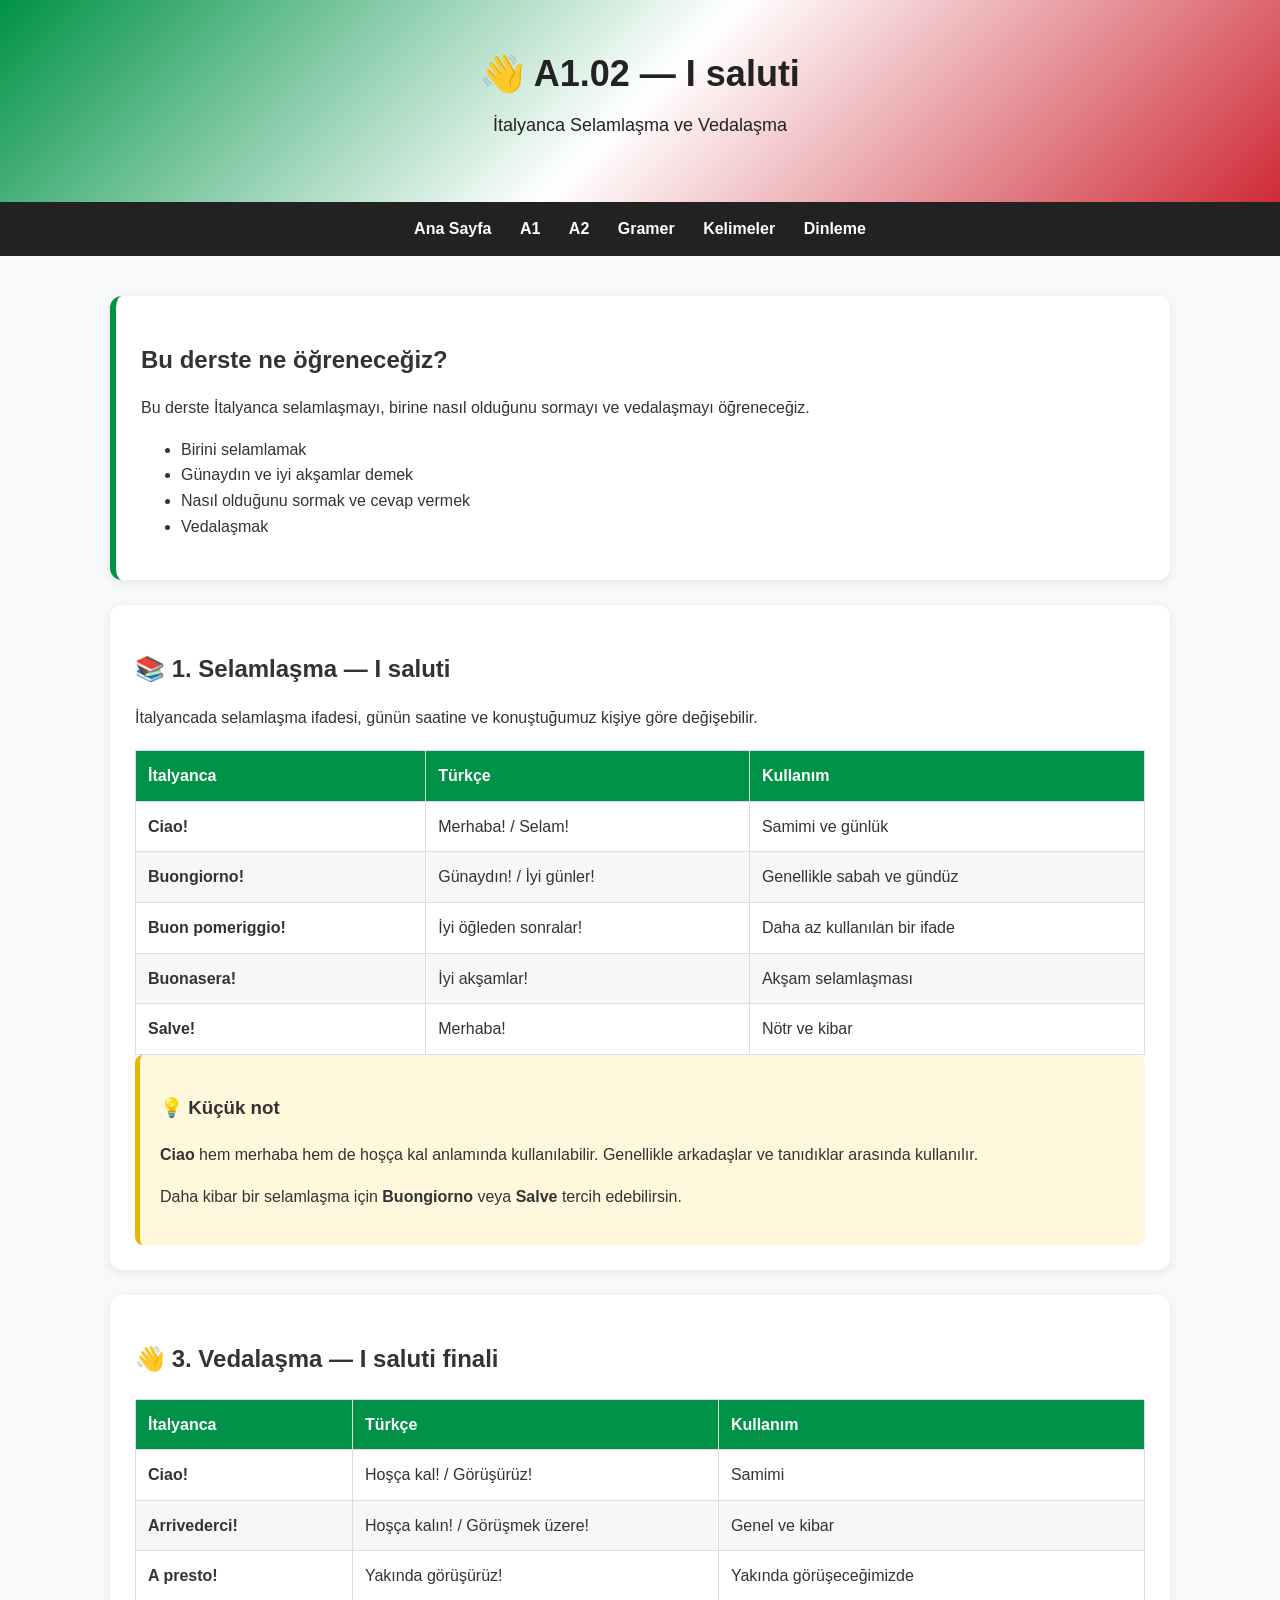
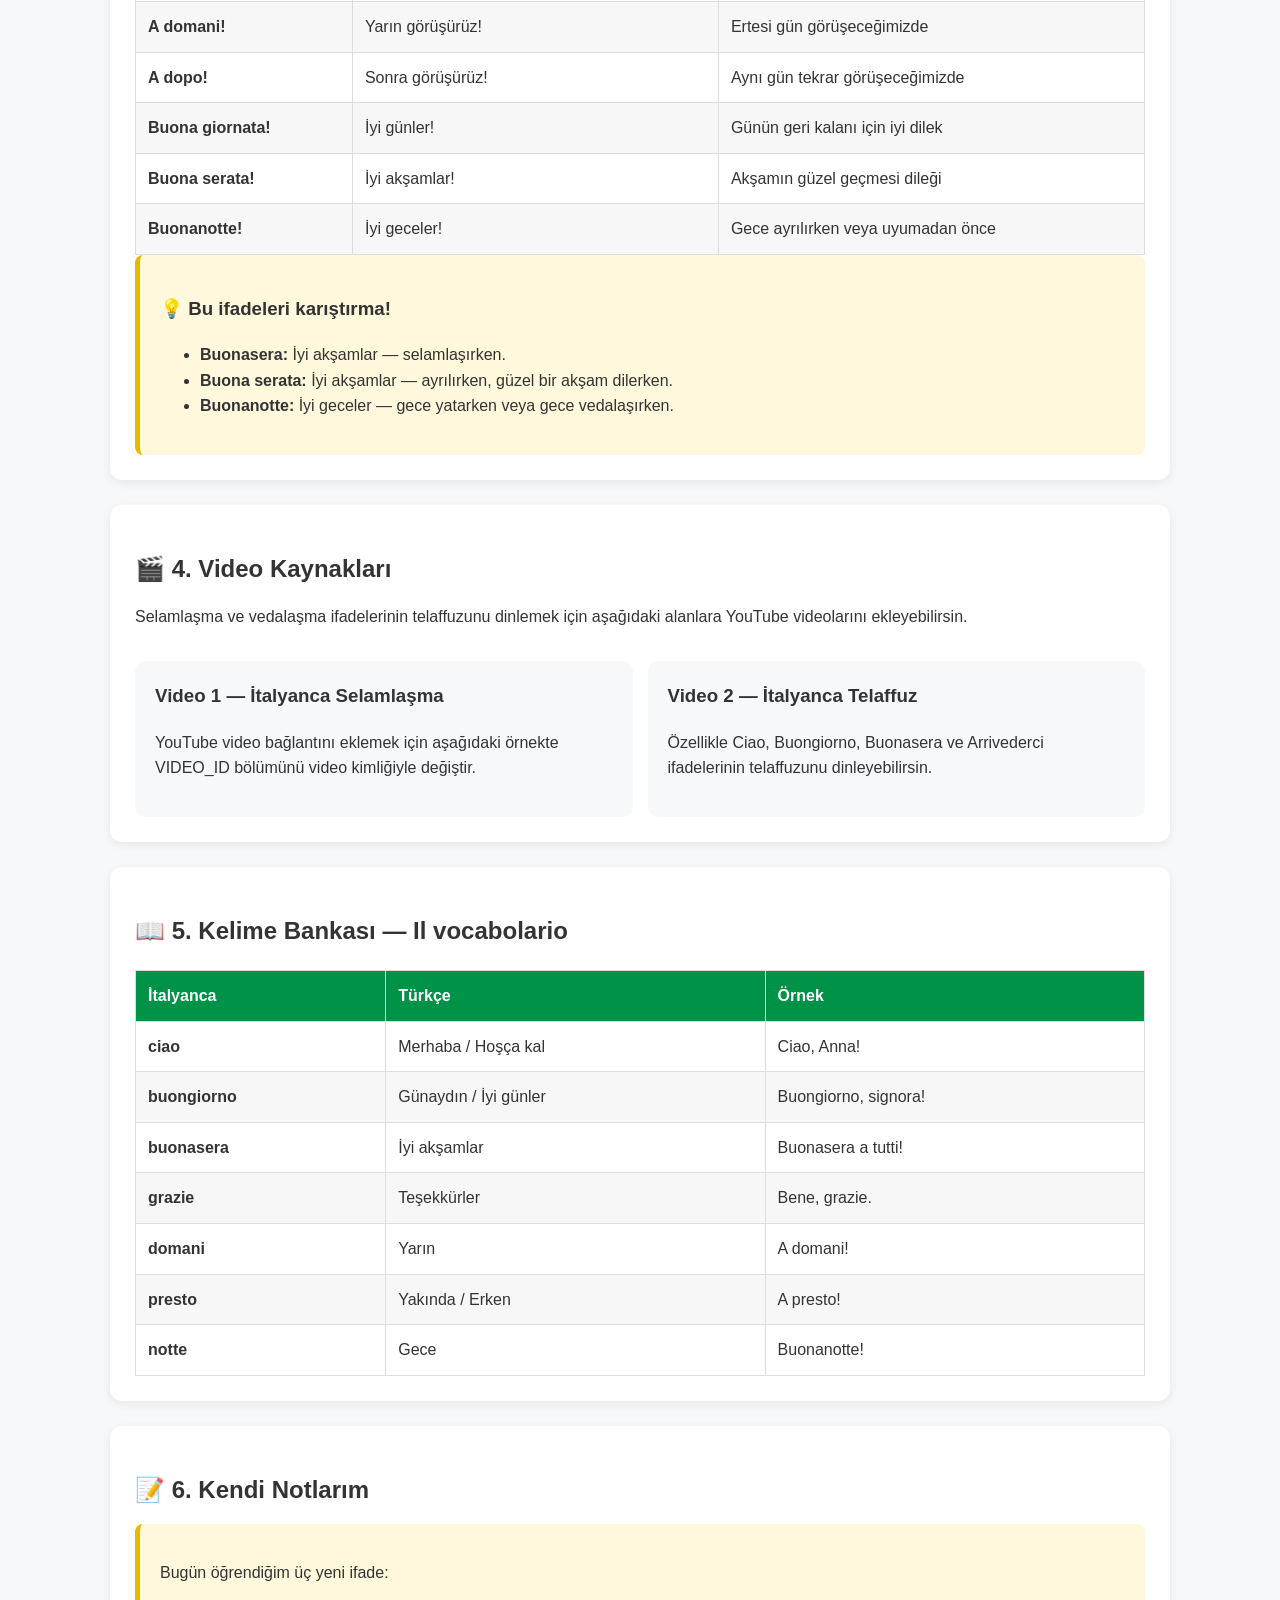
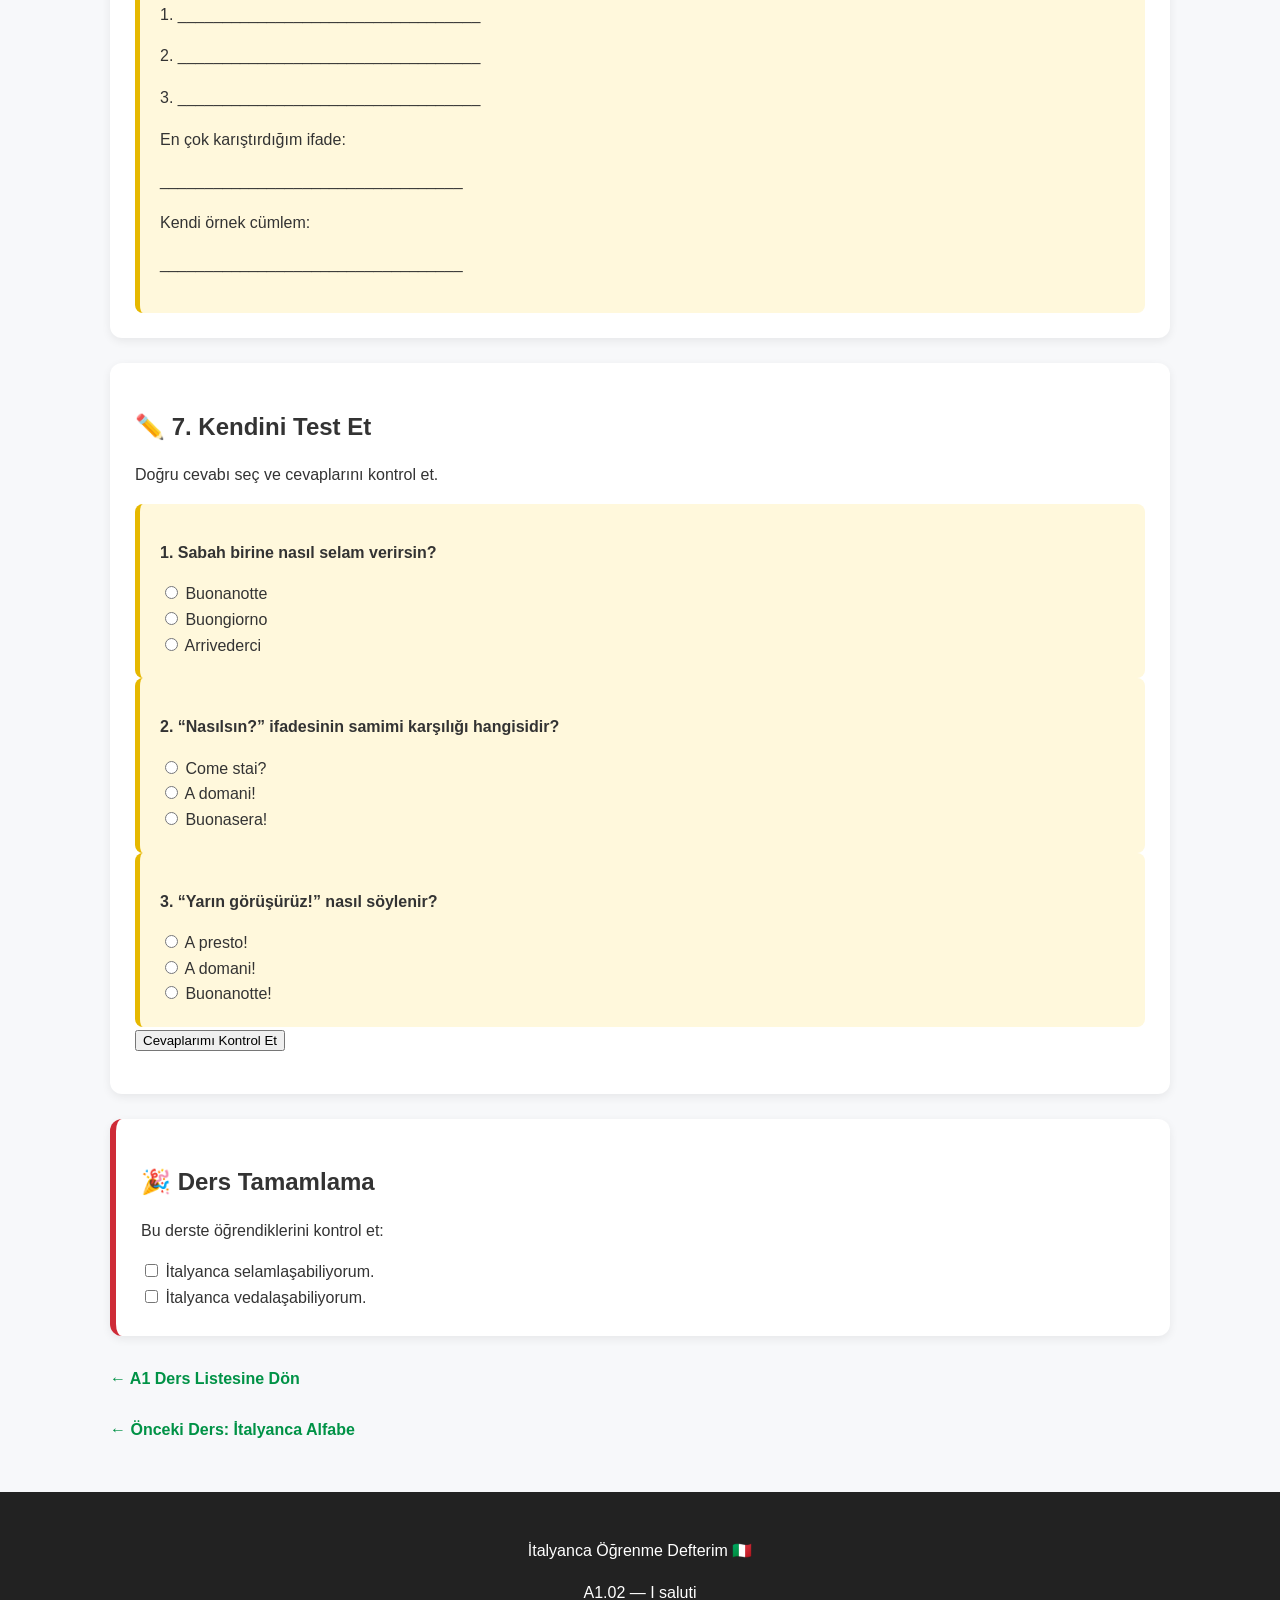
==== commit 460cdaf9: "Update a1-02-selamlasma.html hatalı" ====
--- a/a1-02-selamlasma.html
+++ b/a1-02-selamlasma.html
@@ -103,85 +103,6 @@
         </div>
     </section>
 
-    <!-- 2. HAL HATIR SORMA -->
-    <section class="resource-section">
-        <h2>💬 2. Nasılsın? — Come stai?</h2>
-
-        <p>
-            Birine nasıl olduğunu sormak ve kendi durumumuzu
-            anlatmak için aşağıdaki ifadeleri kullanabiliriz.
-        </p>
-
-        <table>
-            <thead>
-                <tr>
-                    <th>İtalyanca</th>
-                    <th>Türkçe</th>
-                </tr>
-            </thead>
-            <tbody>
-                <tr>
-                    <td><strong>Come stai?</strong></td>
-                    <td>Nasılsın? (Samimi)</td>
-                </tr>
-                <tr>
-                    <td><strong>Come sta?</strong></td>
-                    <td>Nasılsınız? (Kibar / resmî)</td>
-                </tr>
-                <tr>
-                    <td><strong>Come va?</strong></td>
-                    <td>Nasıl gidiyor?</td>
-                </tr>
-                <tr>
-                    <td><strong>Bene, grazie.</strong></td>
-                    <td>İyiyim, teşekkürler.</td>
-                </tr>
-                <tr>
-                    <td><strong>Molto bene!</strong></td>
-                    <td>Çok iyiyim!</td>
-                </tr>
-                <tr>
-                    <td><strong>Abbastanza bene.</strong></td>
-                    <td>Oldukça iyiyim.</td>
-                </tr>
-                <tr>
-                    <td><strong>Così così.</strong></td>
-                    <td>Şöyle böyle.</td>
-                </tr>
-                <tr>
-                    <td><strong>Non c'è male.</strong></td>
-                    <td>Fena değil.</td>
-                </tr>
-                <tr>
-                    <td><strong>Male, grazie.</strong></td>
-                    <td>Kötüyüm, teşekkürler.</td>
-                </tr>
-                <tr>
-                    <td><strong>E tu?</strong></td>
-                    <td>Ya sen?</td>
-                </tr>
-                <tr>
-                    <td><strong>E Lei?</strong></td>
-                    <td>Ya siz? (Kibar / resmî)</td>
-                </tr>
-            </tbody>
-        </table>
-
-        <div class="note-box">
-            <h3>🧩 Örnek konuşma</h3>
-            <p><strong>Anna:</strong> Ciao! Come stai?</p>
-            <p><strong>Marco:</strong> Bene, grazie. E tu?</p>
-            <p><strong>Anna:</strong> Molto bene, grazie!</p>
-
-            <hr>
-
-            <p><strong>Türkçesi:</strong></p>
-            <p><strong>Anna:</strong> Merhaba! Nasılsın?</p>
-            <p><strong>Marco:</strong> İyiyim, teşekkürler. Ya sen?</p>
-            <p><strong>Anna:</strong> Çok iyiyim, teşekkürler!</p>
-        </div>
-    </section>
-
     <!-- 3. VEDALAŞMA -->
     <section class="resource-section">
         <h2>👋 3. Vedalaşma — I saluti finali</h2>
@@ -322,16 +243,6 @@
                     <td>Bene, grazie.</td>
                 </tr>
                 <tr>
-                    <td><strong>bene</strong></td>
-                    <td>İyi</td>
-                    <td>Sto bene.</td>
-                </tr>
-                <tr>
-                    <td><strong>molto</strong></td>
-                    <td>Çok</td>
-                    <td>Molto bene!</td>
-                </tr>
-                <tr>
                     <td><strong>domani</strong></td>
                     <td>Yarın</td>
                     <td>A domani!</td>
@@ -455,19 +366,7 @@
             İtalyanca selamlaşabiliyorum.
         </label>
         <br>
-
-        <label>
-            <input type="checkbox">
-            Birine nasıl olduğunu sorabiliyorum.
-        </label>
-        <br>
-
-        <label>
-            <input type="checkbox">
-            Hâl hatır sorusuna cevap verebiliyorum.
-        </label>
-        <br>
-
+        
         <label>
             <input type="checkbox">
             İtalyanca vedalaşabiliyorum.
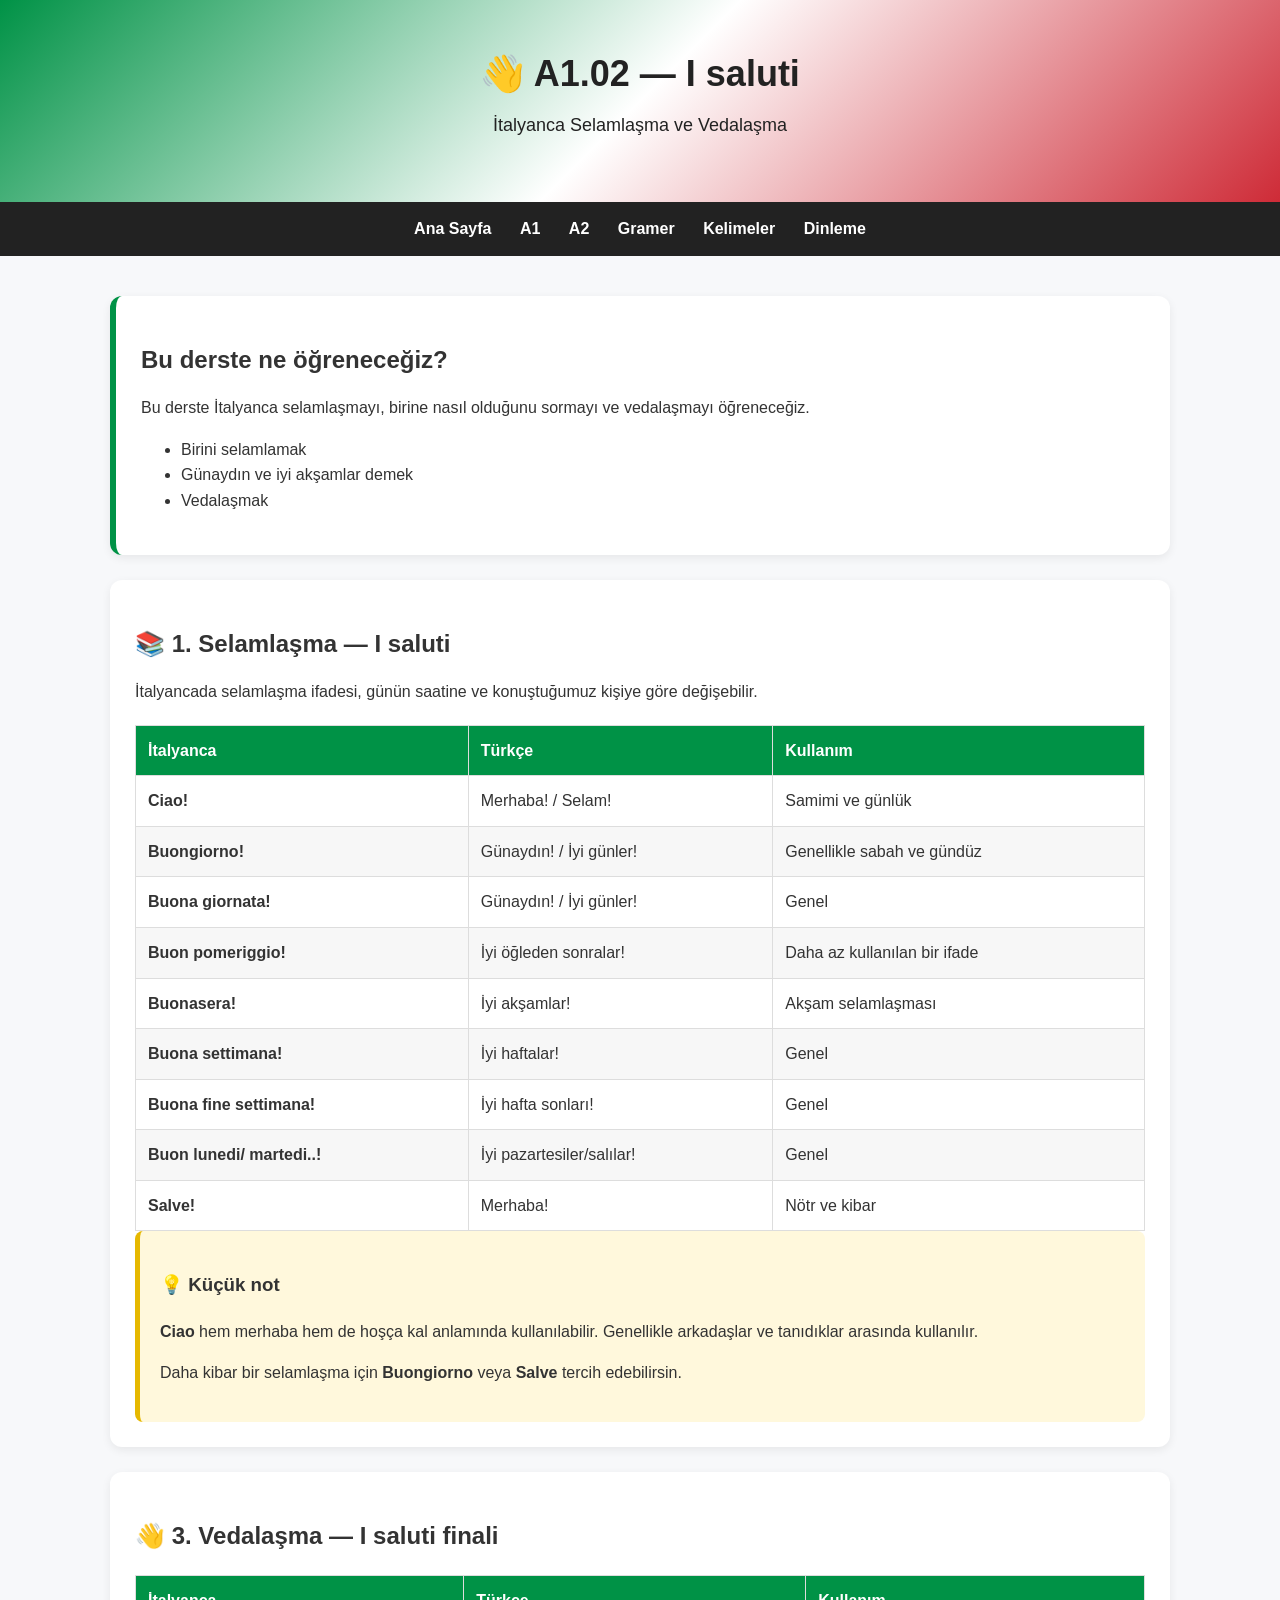
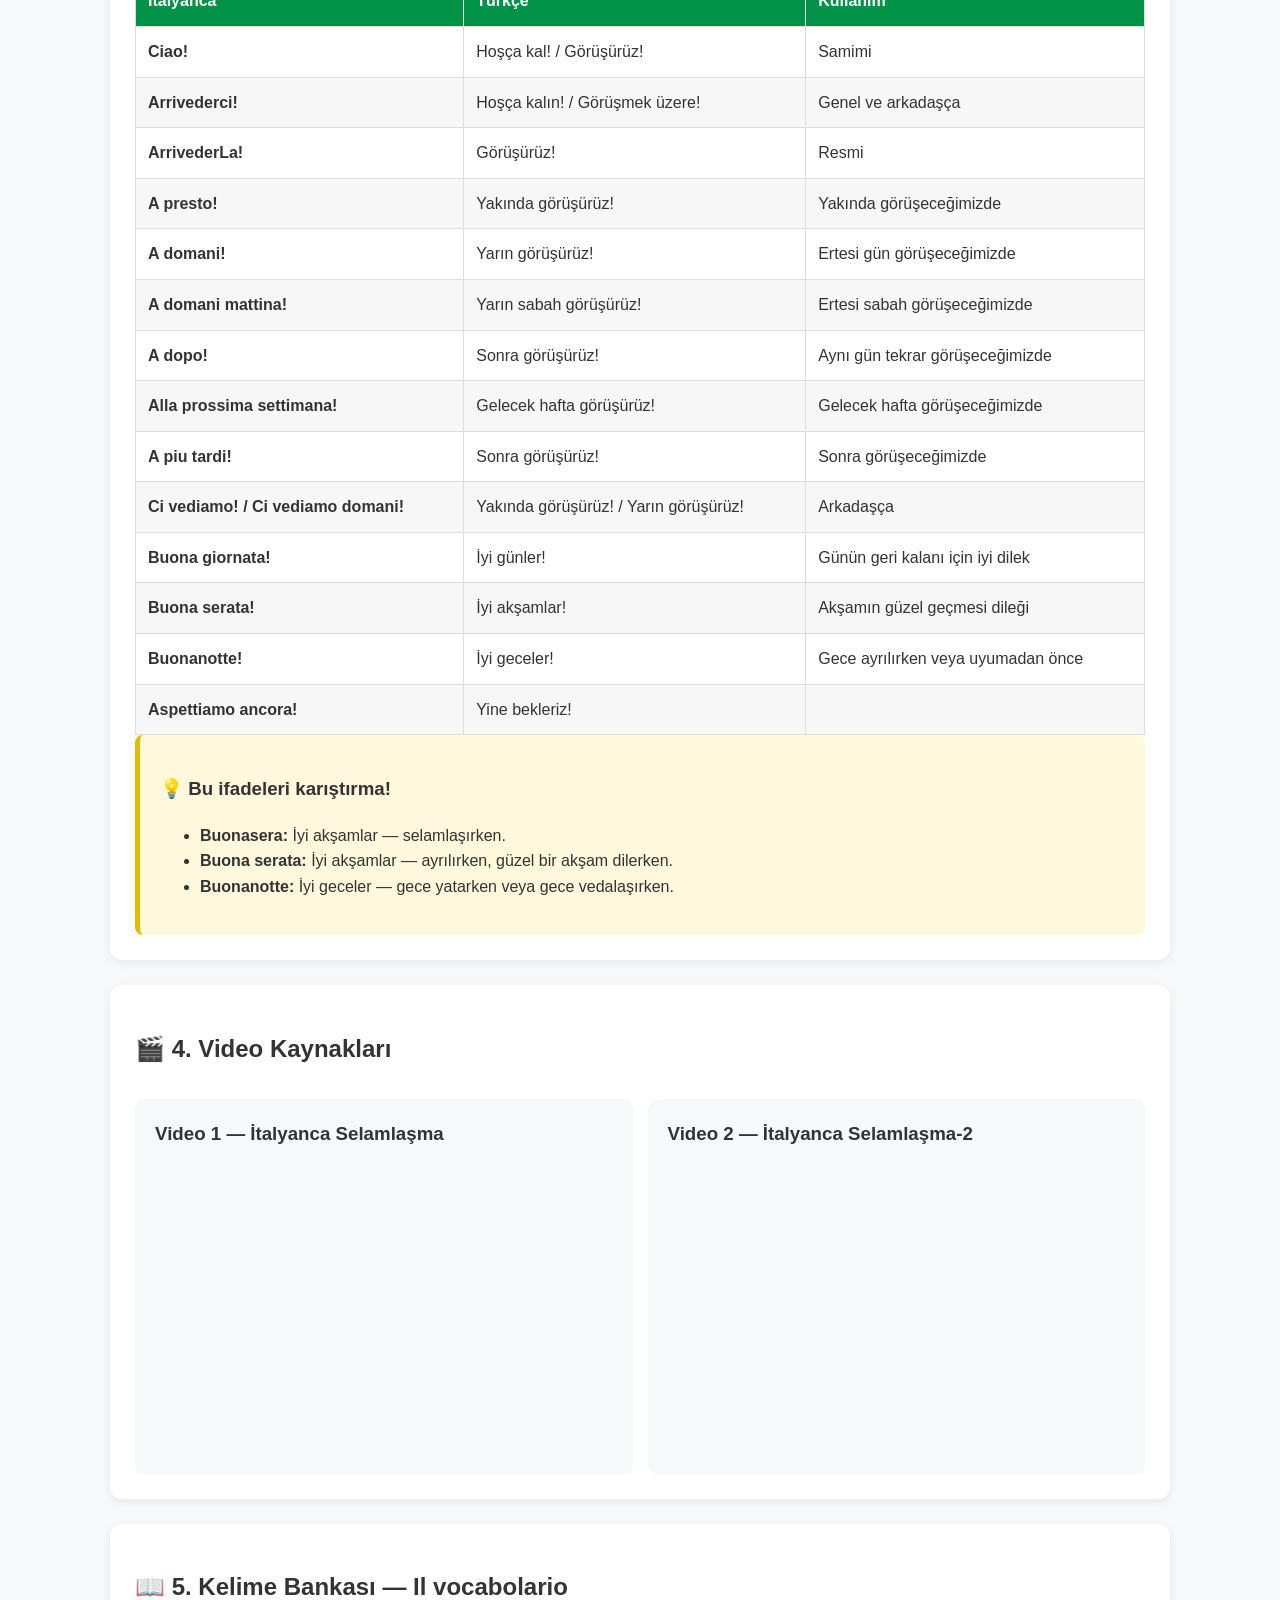
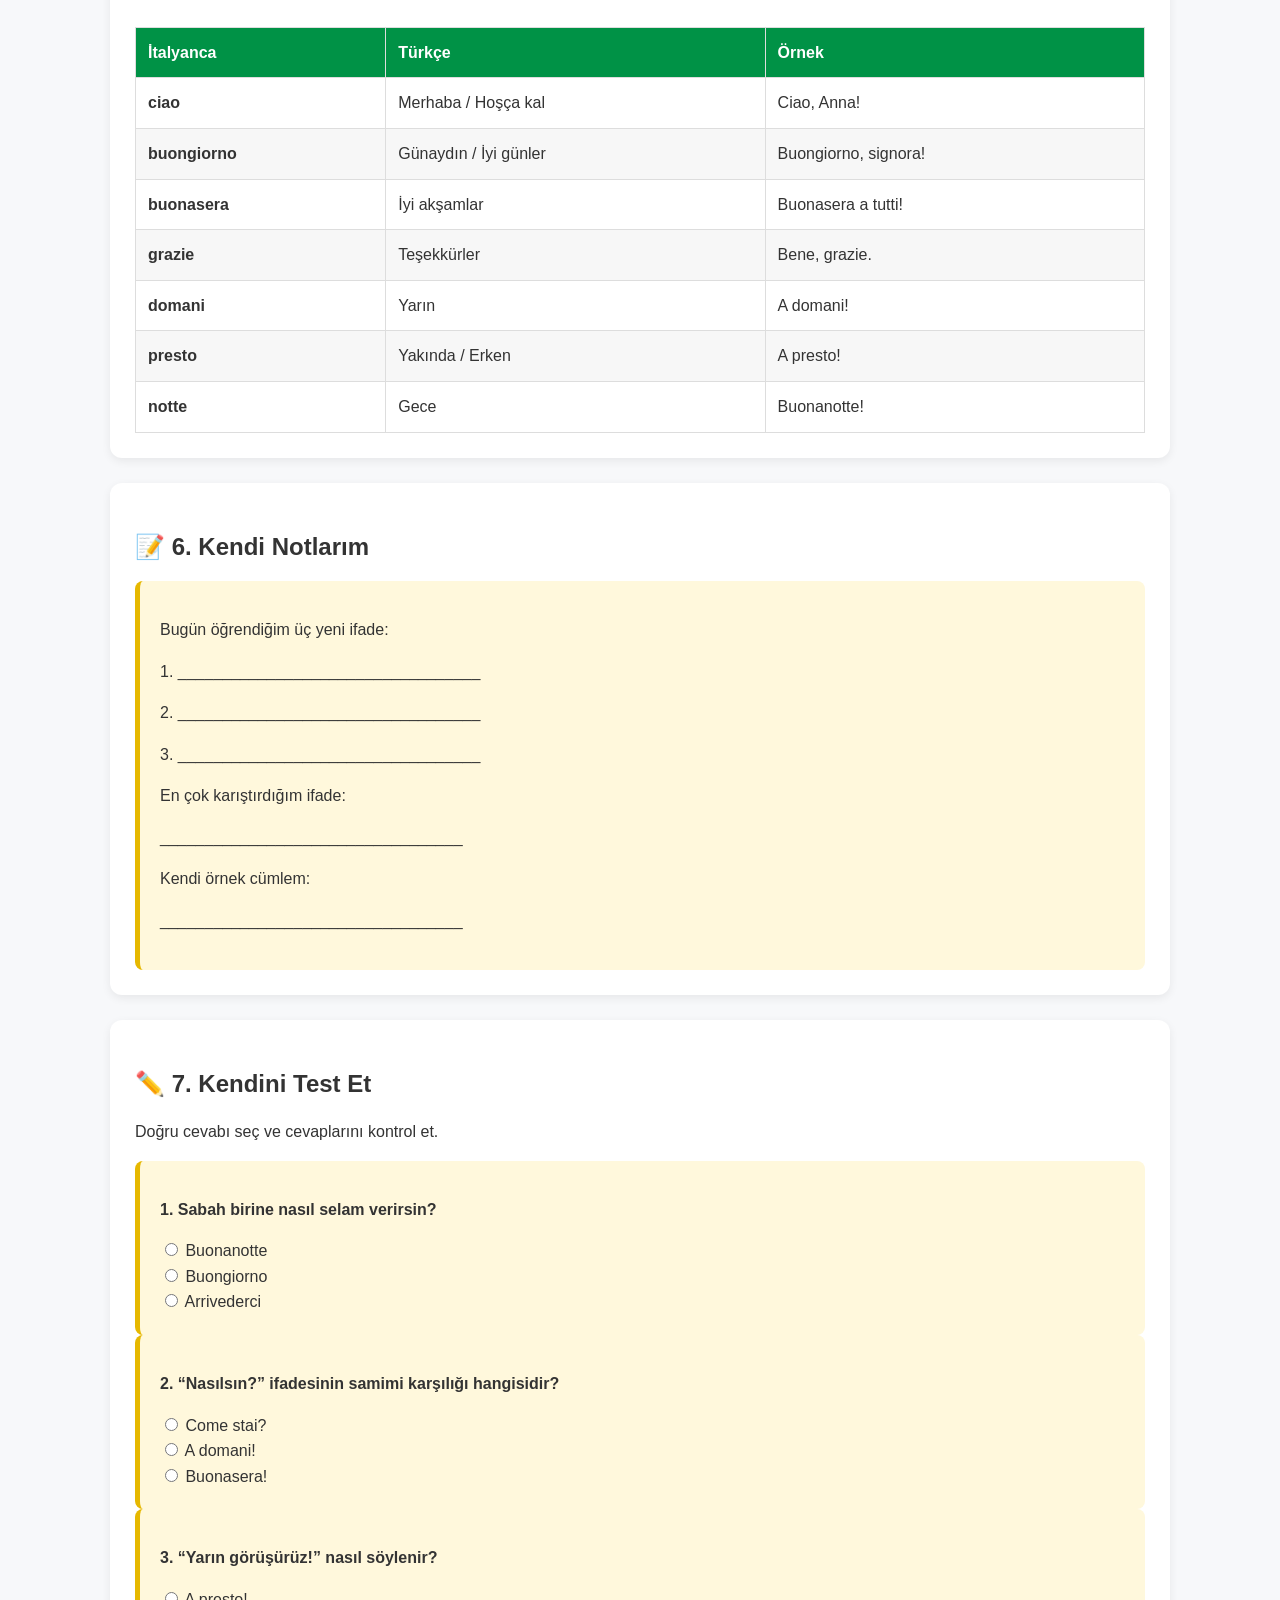
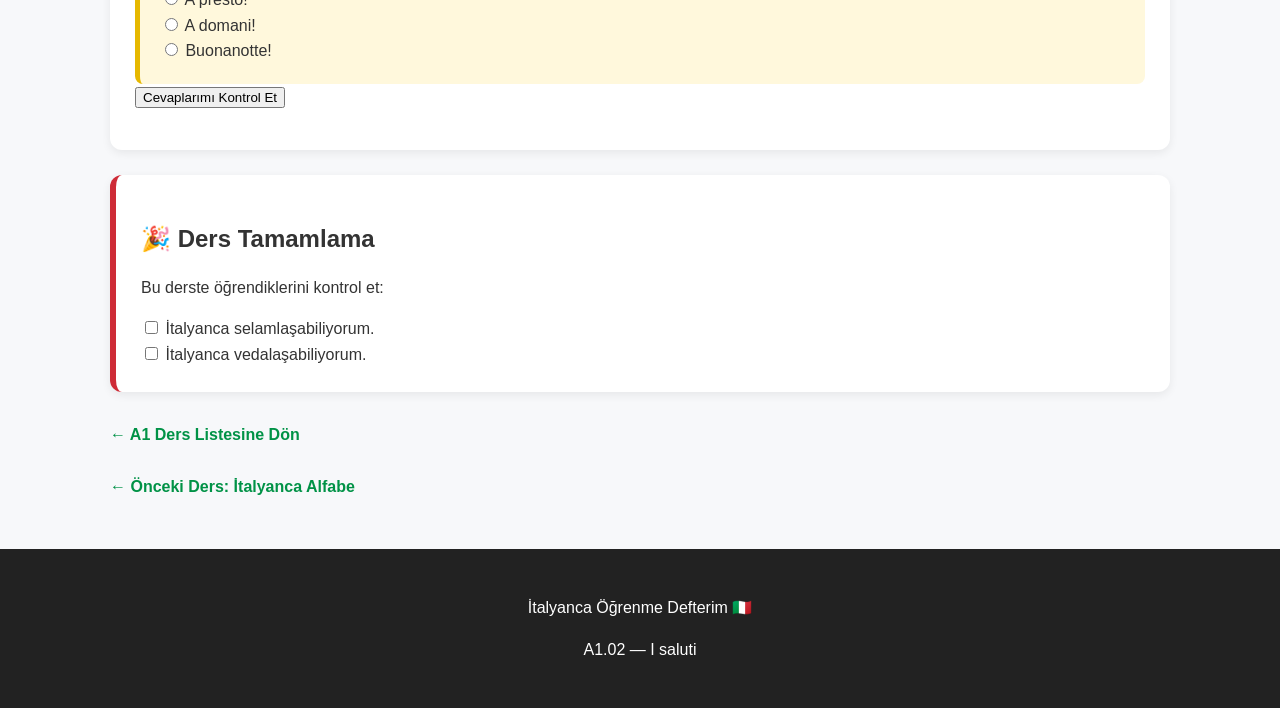
==== commit 31a4f991: "Update a1-02-selamlasma.html video" ====
--- a/a1-02-selamlasma.html
+++ b/a1-02-selamlasma.html
@@ -37,7 +37,6 @@
         <ul>
             <li>Birini selamlamak</li>
             <li>Günaydın ve iyi akşamlar demek</li>
-            <li>Nasıl olduğunu sormak ve cevap vermek</li>
             <li>Vedalaşmak</li>
         </ul>
     </section>
@@ -71,6 +70,11 @@
                     <td>Genellikle sabah ve gündüz</td>
                 </tr>
                 <tr>
+                    <td><strong>Buona giornata!</strong></td>
+                    <td>Günaydın! / İyi günler!</td>
+                    <td>Genel</td>
+                </tr>
+                <tr>
                     <td><strong>Buon pomeriggio!</strong></td>
                     <td>İyi öğleden sonralar!</td>
                     <td>Daha az kullanılan bir ifade</td>
@@ -79,6 +83,21 @@
                     <td><strong>Buonasera!</strong></td>
                     <td>İyi akşamlar!</td>
                     <td>Akşam selamlaşması</td>
+                </tr>
+                <tr>
+                    <td><strong>Buona settimana!</strong></td>
+                    <td>İyi haftalar!</td>
+                    <td>Genel</td>
+                </tr>
+                <tr>
+                    <td><strong>Buona fine settimana!</strong></td>
+                    <td>İyi hafta sonları!</td>
+                    <td>Genel</td>
+                </tr>
+                <tr>
+                    <td><strong>Buon lunedi/ martedi..!</strong></td>
+                    <td>İyi pazartesiler/salılar!</td>
+                    <td>Genel</td>
                 </tr>
                 <tr>
                     <td><strong>Salve!</strong></td>
@@ -124,7 +143,12 @@
                 <tr>
                     <td><strong>Arrivederci!</strong></td>
                     <td>Hoşça kalın! / Görüşmek üzere!</td>
-                    <td>Genel ve kibar</td>
+                    <td>Genel ve arkadaşça</td>
+                </tr>
+                <tr>
+                    <td><strong>ArrivederLa!</strong></td>
+                    <td>Görüşürüz!</td>
+                    <td>Resmi</td>
                 </tr>
                 <tr>
                     <td><strong>A presto!</strong></td>
@@ -137,11 +161,31 @@
                     <td>Ertesi gün görüşeceğimizde</td>
                 </tr>
                 <tr>
+                    <td><strong>A domani mattina!</strong></td>
+                    <td>Yarın sabah görüşürüz!</td>
+                    <td>Ertesi sabah görüşeceğimizde</td>
+                </tr>
+                <tr>
                     <td><strong>A dopo!</strong></td>
                     <td>Sonra görüşürüz!</td>
                     <td>Aynı gün tekrar görüşeceğimizde</td>
                 </tr>
                 <tr>
+                    <td><strong>Alla prossima settimana!</strong></td>
+                    <td>Gelecek hafta görüşürüz!</td>
+                    <td>Gelecek hafta görüşeceğimizde</td>
+                </tr>
+                <tr>
+                    <td><strong>A piu tardi!</strong></td>
+                    <td>Sonra görüşürüz!</td>
+                    <td>Sonra görüşeceğimizde</td>
+                </tr>
+                <tr>
+                    <td><strong>Ci vediamo! / Ci vediamo domani!</strong></td>
+                    <td>Yakında görüşürüz! / Yarın görüşürüz!</td>
+                    <td>Arkadaşça</td>
+                </tr>
+                <tr>
                     <td><strong>Buona giornata!</strong></td>
                     <td>İyi günler!</td>
                     <td>Günün geri kalanı için iyi dilek</td>
@@ -155,6 +199,11 @@
                     <td><strong>Buonanotte!</strong></td>
                     <td>İyi geceler!</td>
                     <td>Gece ayrılırken veya uyumadan önce</td>
+                </tr>
+                <tr>
+                    <td><strong>Aspettiamo ancora!</strong></td>
+                    <td>Yine bekleriz!</td>
+                    <td>  </td>
                 </tr>
             </tbody>
         </table>
@@ -169,45 +218,46 @@
         </div>
     </section>
 
-    <!-- 4. VİDEO KAYNAKLARI -->
-    <section class="resource-section">
-        <h2>🎬 4. Video Kaynakları</h2>
-
-        <p>
-            Selamlaşma ve vedalaşma ifadelerinin telaffuzunu
-            dinlemek için aşağıdaki alanlara YouTube videolarını
-            ekleyebilirsin.
-        </p>
-
-        <div class="resource-list">
-            <div class="resource">
-                <h3>Video 1 — İtalyanca Selamlaşma</h3>
-                <p>
-                    YouTube video bağlantını eklemek için aşağıdaki
-                    örnekte VIDEO_ID bölümünü video kimliğiyle değiştir.
-                </p>
-
-                <!--
-                <div class="video-container">
-                    <iframe
-                        src="https://www.youtube.com/embed/VIDEO_ID"
-                        title="İtalyanca selamlaşma"
-                        frameborder="0"
-                        allowfullscreen>
-                    </iframe>
-                </div>
-                -->
+ 
+<!-- 4. VİDEO KAYNAKLARI -->
+<section class="resource-section">
+    <h2>🎬 4. Video Kaynakları</h2>
+
+    <div class="resource-list">
+
+        <div class="resource">
+            <h3>Video 1 — İtalyanca Selamlaşma</h3>
+
+            <div class="video-container">
+                <iframe
+                    src="https://www.youtube.com/embed/54loMe7x4vE"
+                    title="İtalyanca Selamlaşma"
+                    frameborder="0"
+                    allow="accelerometer; autoplay; clipboard-write; encrypted-media; gyroscope; picture-in-picture; web-share"
+                    referrerpolicy="strict-origin-when-cross-origin"
+                    allowfullscreen>
+                </iframe>
             </div>
-
-            <div class="resource">
-                <h3>Video 2 — İtalyanca Telaffuz</h3>
-                <p>
-                    Özellikle Ciao, Buongiorno, Buonasera ve Arrivederci
-                    ifadelerinin telaffuzunu dinleyebilirsin.
-                </p>
+        </div>
+
+        <div class="resource">
+           <h3>Video 2 — İtalyanca Selamlaşma-2</h3>
+
+            <div class="video-container">
+                <iframe
+                    src="https://www.youtube.com/embed/54loMe7x4vE"
+                    title="İtalyanca Selamlaşma"
+                    frameborder="0"
+                    allow="accelerometer; autoplay; clipboard-write; encrypted-media; gyroscope; picture-in-picture; web-share"
+                    referrerpolicy="strict-origin-when-cross-origin"
+                    allowfullscreen>
+                </iframe>
             </div>
-        </div>
-    </section>
+
+        </div>
+
+    </div>
+</section>
 
     <!-- 5. KELİME BANKASI -->
     <section class="resource-section">
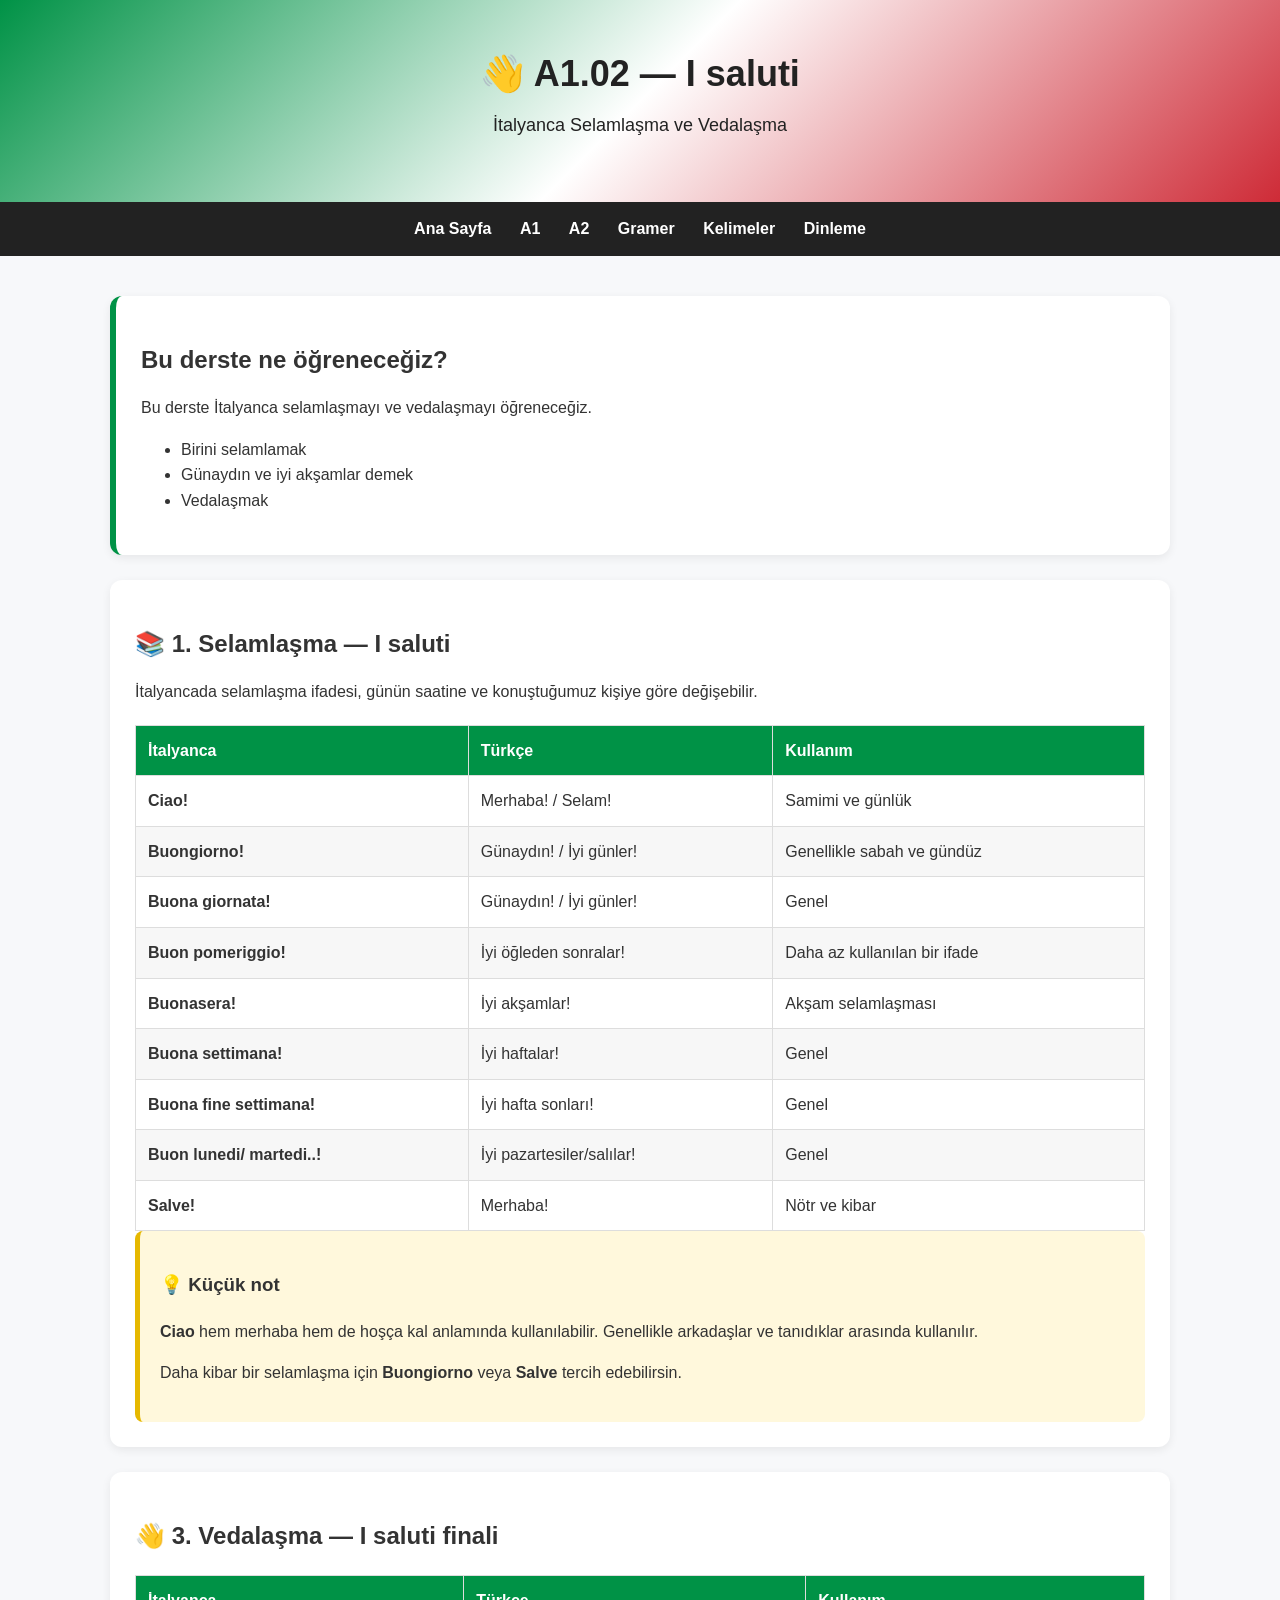
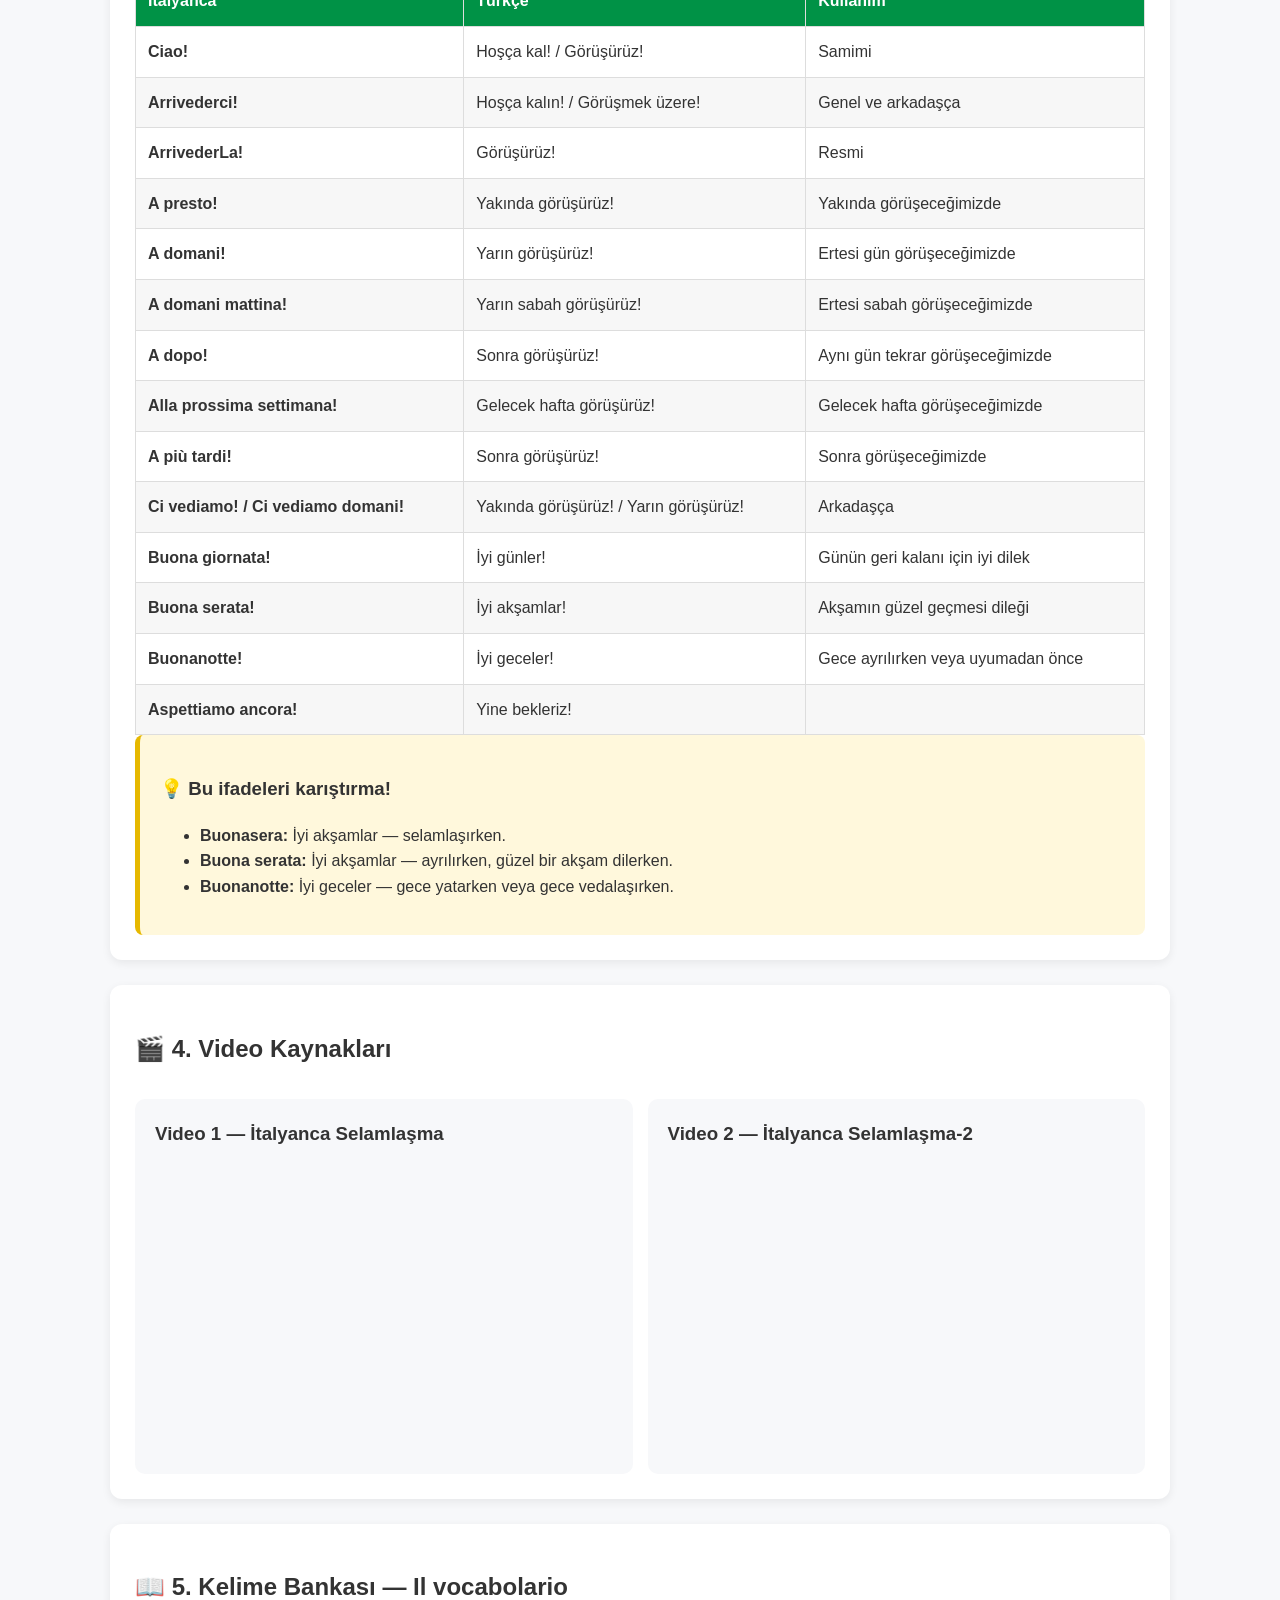
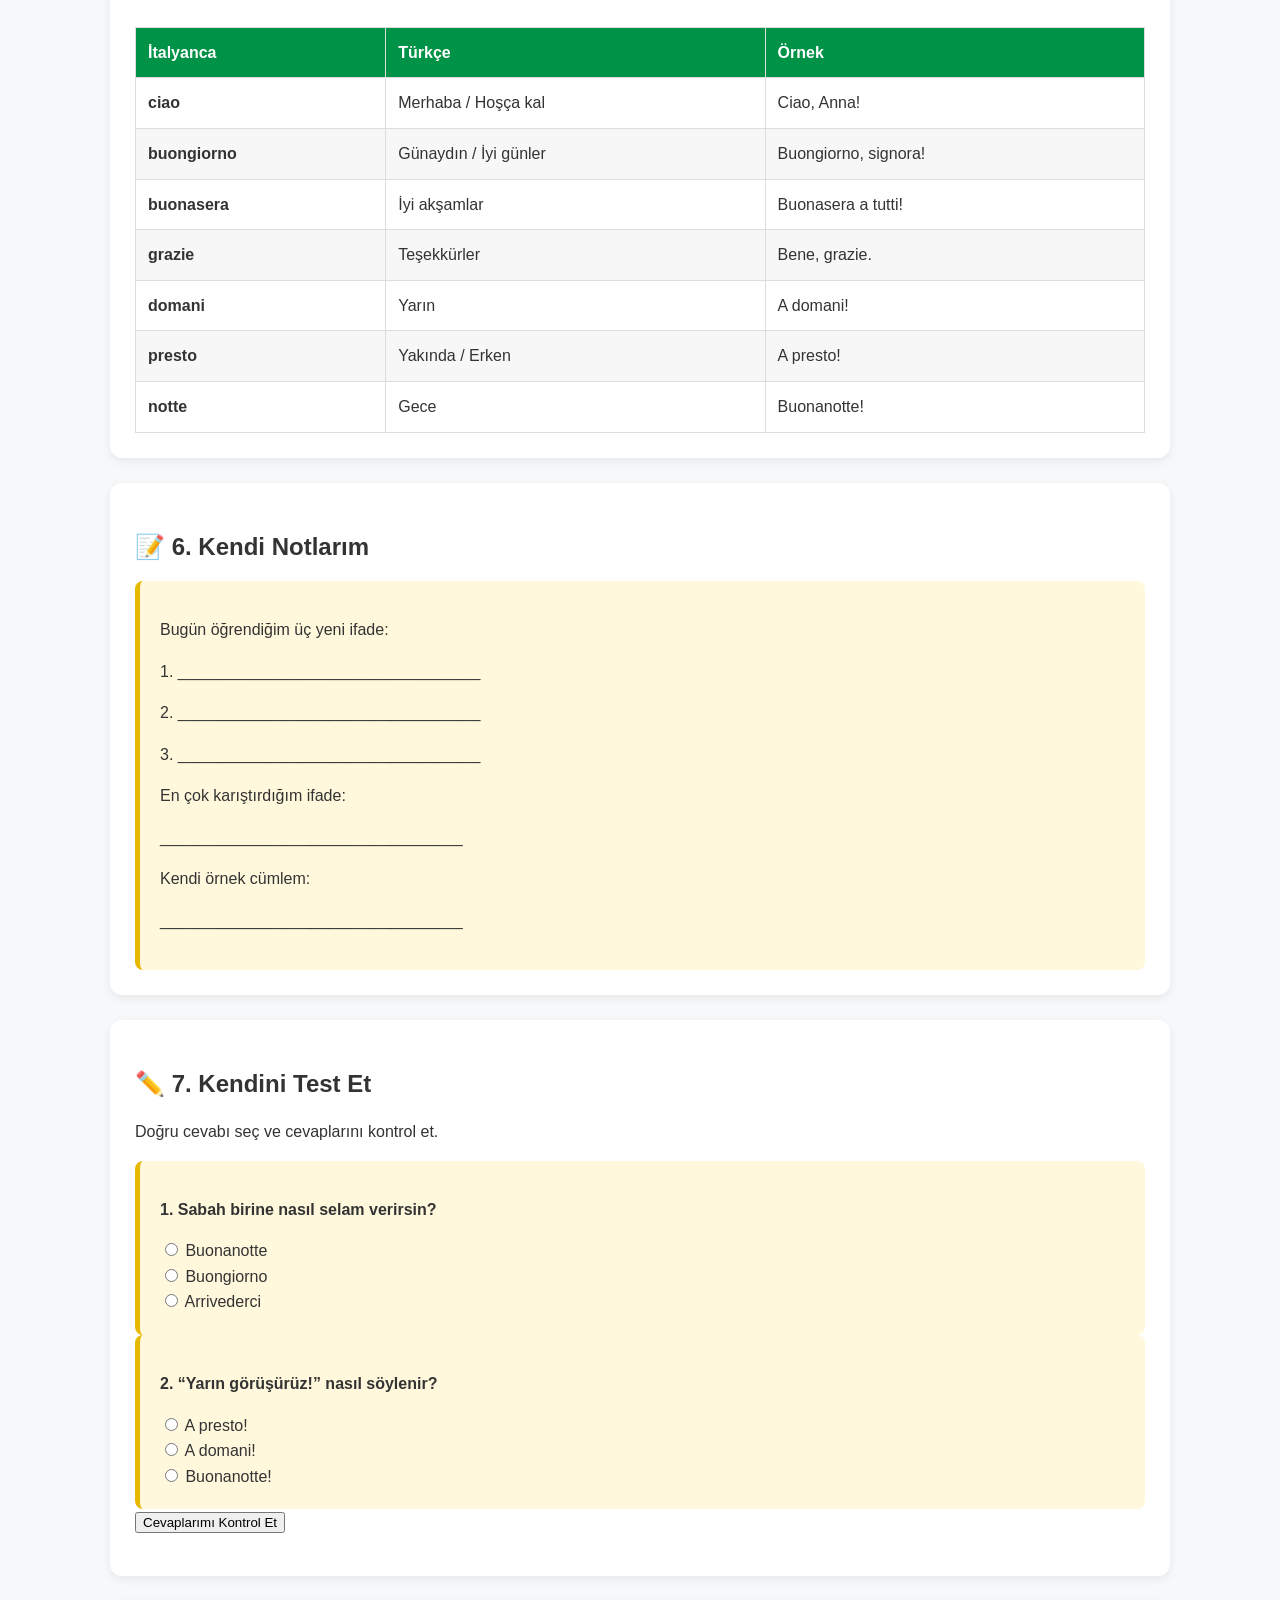
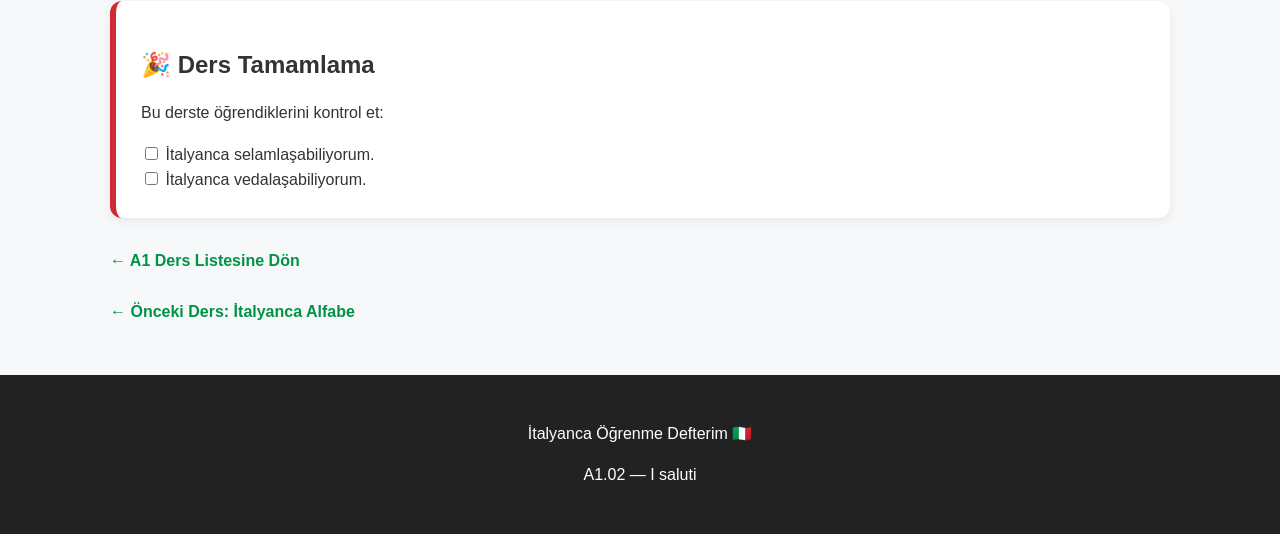
==== commit 6358f470: "Update a1-02-selamlasma.html video-2" ====
--- a/a1-02-selamlasma.html
+++ b/a1-02-selamlasma.html
@@ -30,8 +30,7 @@
     <section class="unit-intro">
         <h2>Bu derste ne öğreneceğiz?</h2>
         <p>
-            Bu derste İtalyanca selamlaşmayı, birine nasıl olduğunu
-            sormayı ve vedalaşmayı öğreneceğiz.
+            Bu derste İtalyanca selamlaşmayı ve vedalaşmayı öğreneceğiz.
         </p>
 
         <ul>
@@ -176,7 +175,7 @@
                     <td>Gelecek hafta görüşeceğimizde</td>
                 </tr>
                 <tr>
-                    <td><strong>A piu tardi!</strong></td>
+                    <td><strong>A più tardi!</strong></td>
                     <td>Sonra görüşürüz!</td>
                     <td>Sonra görüşeceğimizde</td>
                 </tr>
@@ -329,81 +328,62 @@
         </div>
     </section>
 
-    <!-- 7. ALIŞTIRMA -->
-    <section class="resource-section">
-        <h2>✏️ 7. Kendini Test Et</h2>
-
-        <p>Doğru cevabı seç ve cevaplarını kontrol et.</p>
-
-        <div class="note-box">
-            <p><strong>1. Sabah birine nasıl selam verirsin?</strong></p>
-
-            <label>
-                <input type="radio" name="q1" value="a">
-                Buonanotte
-            </label>
-            <br>
-
-            <label>
-                <input type="radio" name="q1" value="b">
-                Buongiorno
-            </label>
-            <br>
-
-            <label>
-                <input type="radio" name="q1" value="c">
-                Arrivederci
-            </label>
-        </div>
-
-        <div class="note-box">
-            <p><strong>2. “Nasılsın?” ifadesinin samimi karşılığı hangisidir?</strong></p>
-
-            <label>
-                <input type="radio" name="q2" value="a">
-                Come stai?
-            </label>
-            <br>
-
-            <label>
-                <input type="radio" name="q2" value="b">
-                A domani!
-            </label>
-            <br>
-
-            <label>
-                <input type="radio" name="q2" value="c">
-                Buonasera!
-            </label>
-        </div>
-
-        <div class="note-box">
-            <p><strong>3. “Yarın görüşürüz!” nasıl söylenir?</strong></p>
-
-            <label>
-                <input type="radio" name="q3" value="a">
-                A presto!
-            </label>
-            <br>
-
-            <label>
-                <input type="radio" name="q3" value="b">
-                A domani!
-            </label>
-            <br>
-
-            <label>
-                <input type="radio" name="q3" value="c">
-                Buonanotte!
-            </label>
-        </div>
-
-        <button type="button" onclick="checkAnswers()">
-            Cevaplarımı Kontrol Et
-        </button>
-
-        <p id="quiz-result" aria-live="polite"></p>
-    </section>
+
+<!-- 7. ALIŞTIRMA -->
+<section class="resource-section">
+    <h2>✏️ 7. Kendini Test Et</h2>
+
+    <p>Doğru cevabı seç ve cevaplarını kontrol et.</p>
+
+    <div class="note-box">
+        <p><strong>1. Sabah birine nasıl selam verirsin?</strong></p>
+
+        <label>
+            <input type="radio" name="q1" value="a">
+            Buonanotte
+        </label>
+        <br>
+
+        <label>
+            <input type="radio" name="q1" value="b">
+            Buongiorno
+        </label>
+        <br>
+
+        <label>
+            <input type="radio" name="q1" value="c">
+            Arrivederci
+        </label>
+    </div>
+
+    <div class="note-box">
+        <p><strong>2. “Yarın görüşürüz!” nasıl söylenir?</strong></p>
+
+        <label>
+            <input type="radio" name="q2" value="a">
+            A presto!
+        </label>
+        <br>
+
+        <label>
+            <input type="radio" name="q2" value="b">
+            A domani!
+        </label>
+        <br>
+
+        <label>
+            <input type="radio" name="q2" value="c">
+            Buonanotte!
+        </label>
+    </div>
+
+    <button type="button" onclick="checkAnswers()">
+        Cevaplarımı Kontrol Et
+    </button>
+
+    <p id="quiz-result" aria-live="polite"></p>
+</section>
+
 
     <!-- 8. DERS TAMAMLAMA -->
     <section class="complete">
@@ -437,12 +417,12 @@
     <p>A1.02 — I saluti</p>
 </footer>
 
+
 <script>
 function checkAnswers() {
     const answers = {
         q1: "b",
-        q2: "a",
-        q3: "b"
+        q2: "b"
     };
 
     let score = 0;
@@ -470,12 +450,13 @@
     }
 
     result.textContent =
-        "Sonucun: " + score + "/3 doğru! " +
-        (score === 3
+        "Sonucun: " + score + "/2 doğru! " +
+        (score === 2
             ? "Harika! 🎉"
             : "Tekrar deneyebilirsin. Cevaplarını gözden geçir!");
 }
 </script>
 
+
 </body>
 </html>
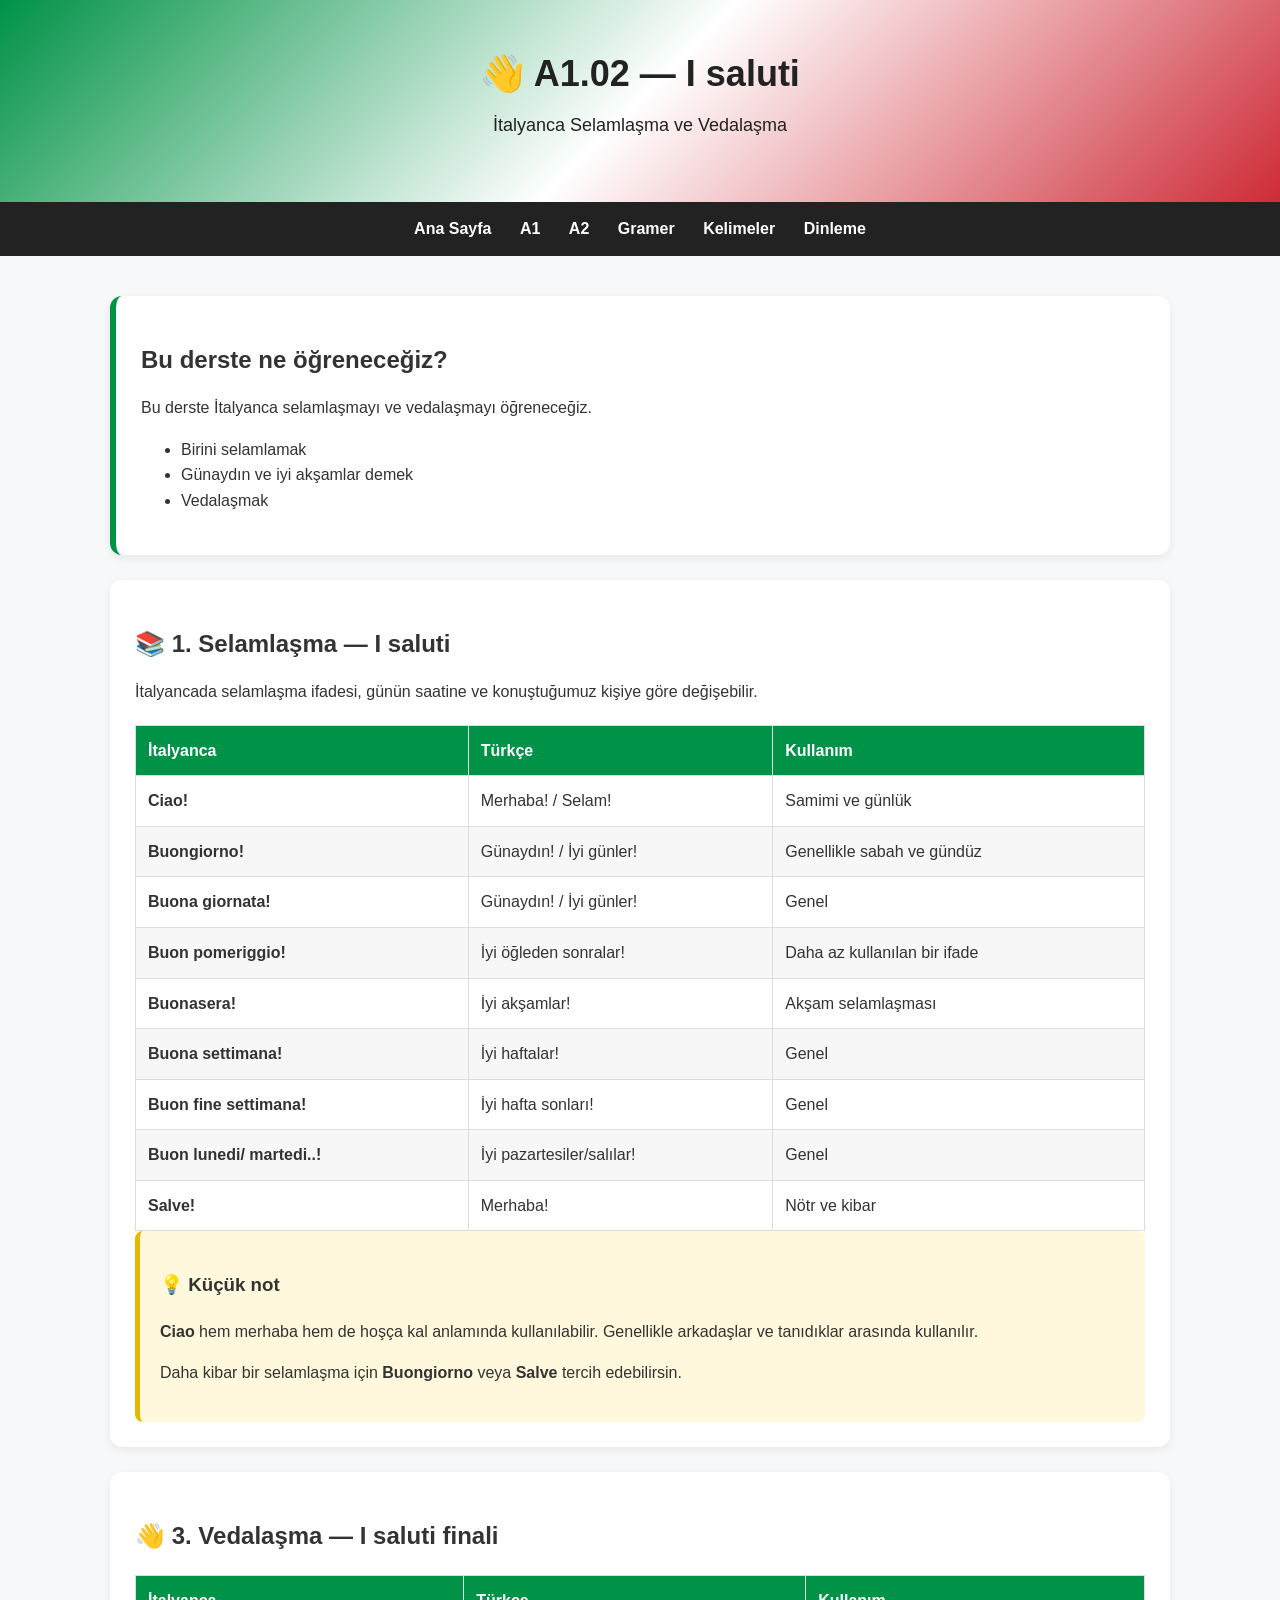
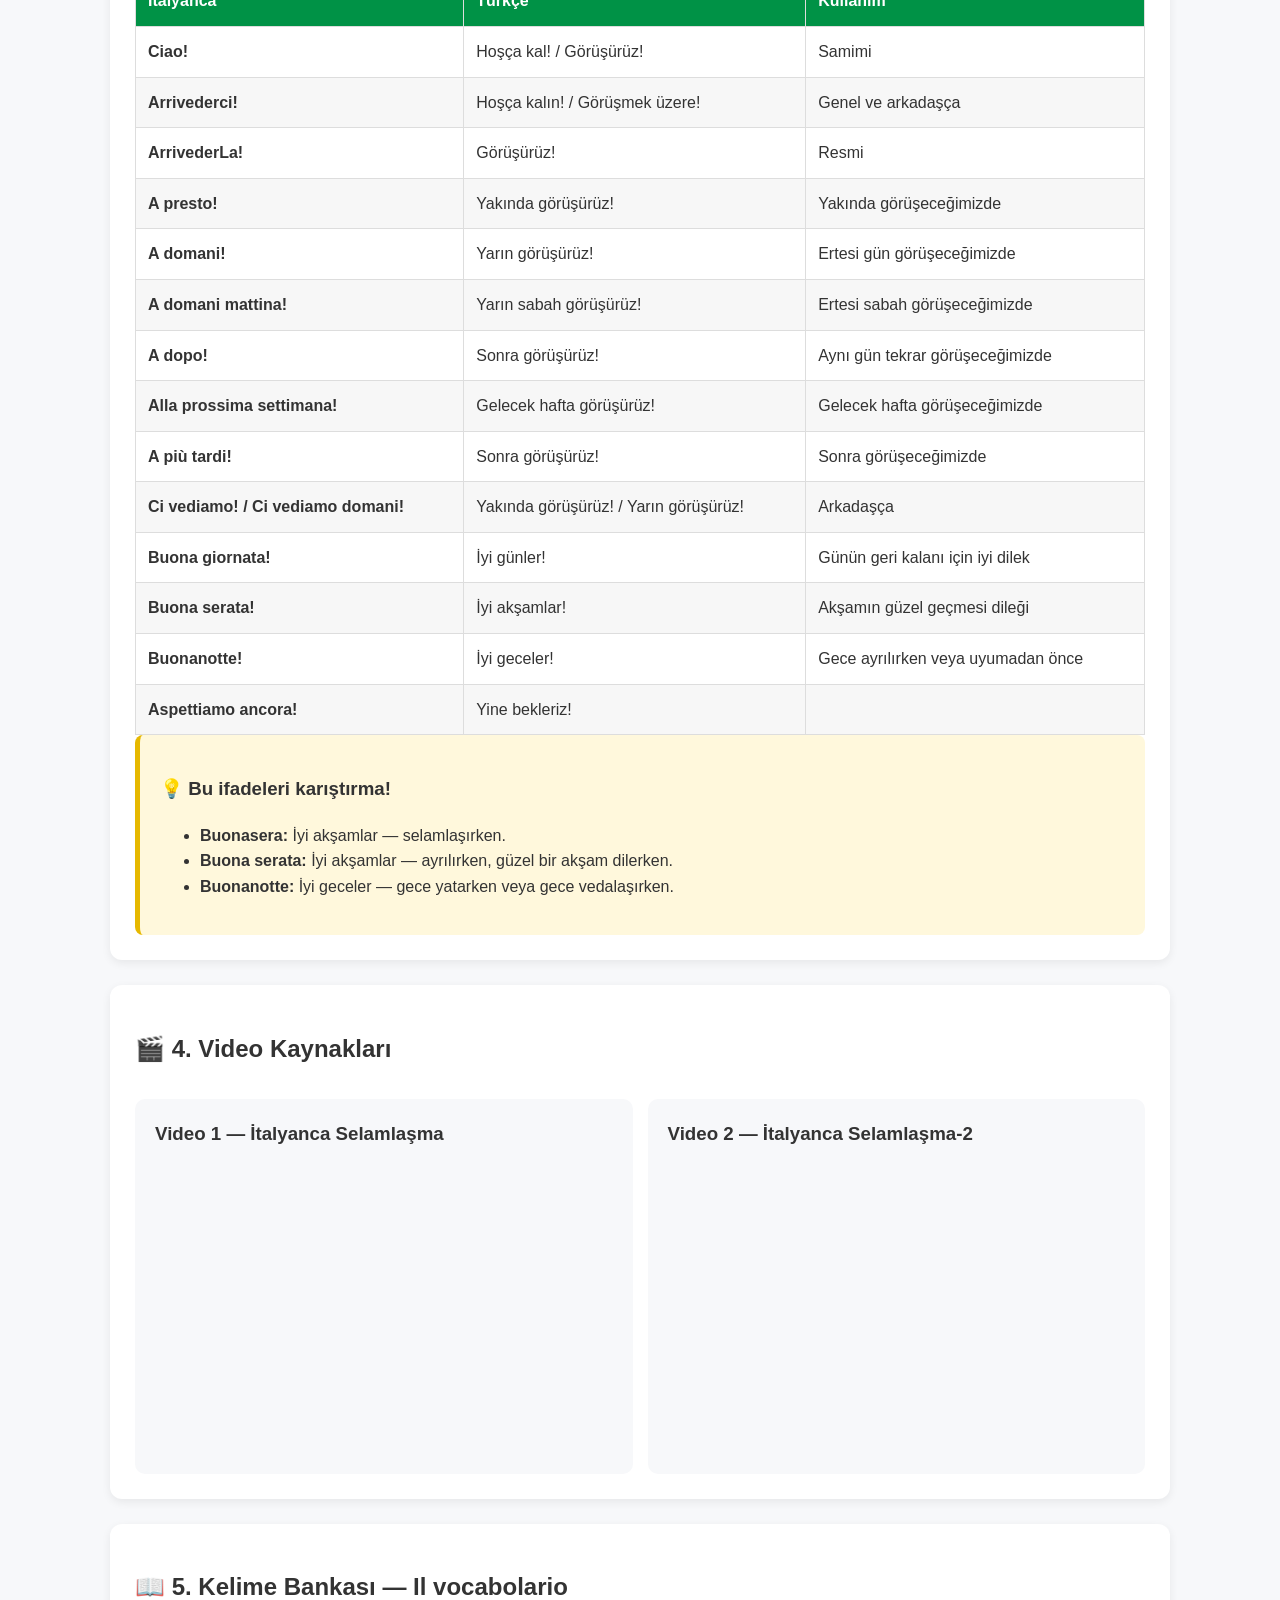
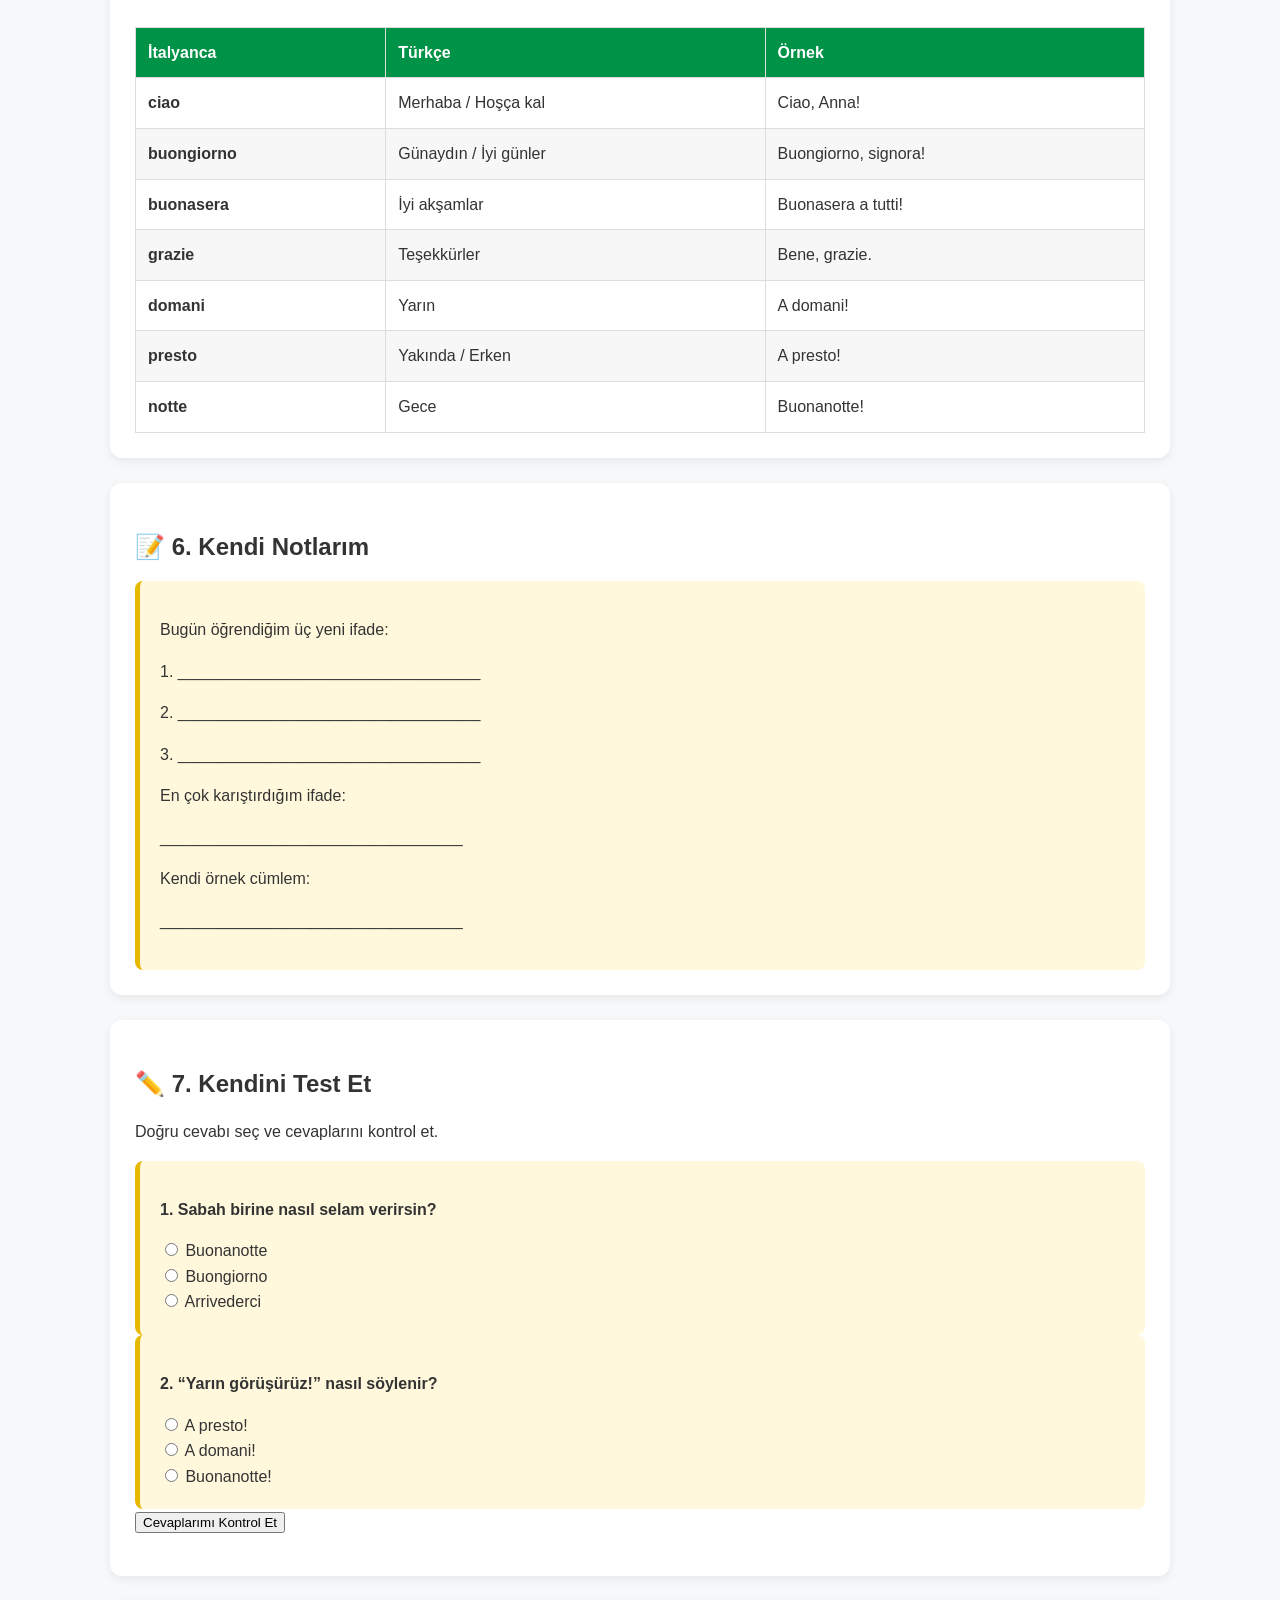
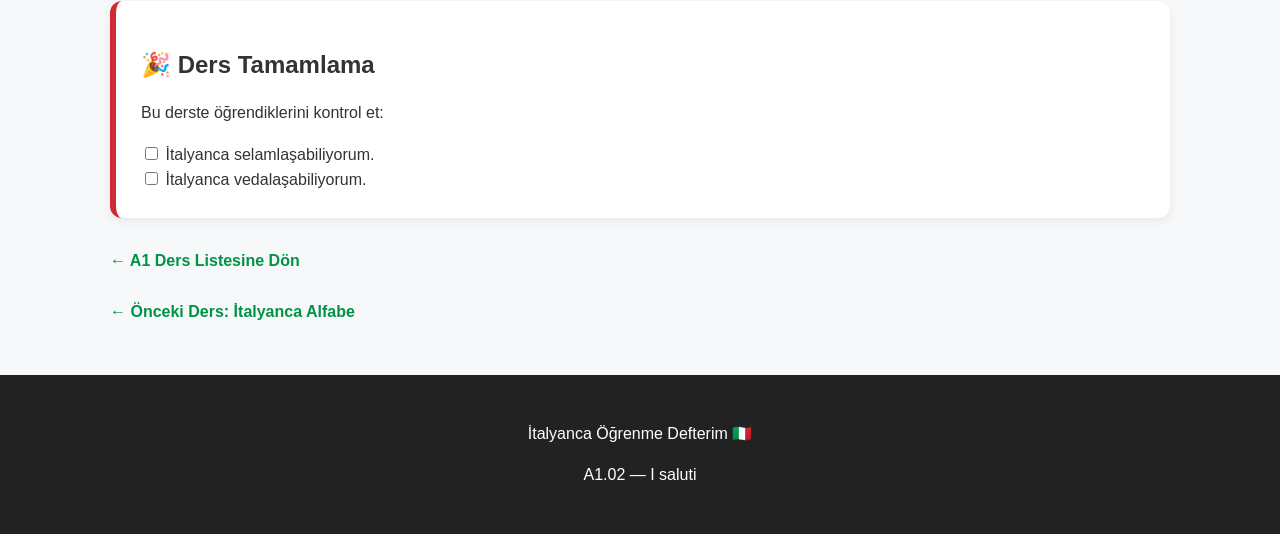
==== commit 2d4f2145: "Update a1-02-selamlasma.html" ====
--- a/a1-02-selamlasma.html
+++ b/a1-02-selamlasma.html
@@ -89,7 +89,7 @@
                     <td>Genel</td>
                 </tr>
                 <tr>
-                    <td><strong>Buona fine settimana!</strong></td>
+                    <td><strong>Buon fine settimana!</strong></td>
                     <td>İyi hafta sonları!</td>
                     <td>Genel</td>
                 </tr>
